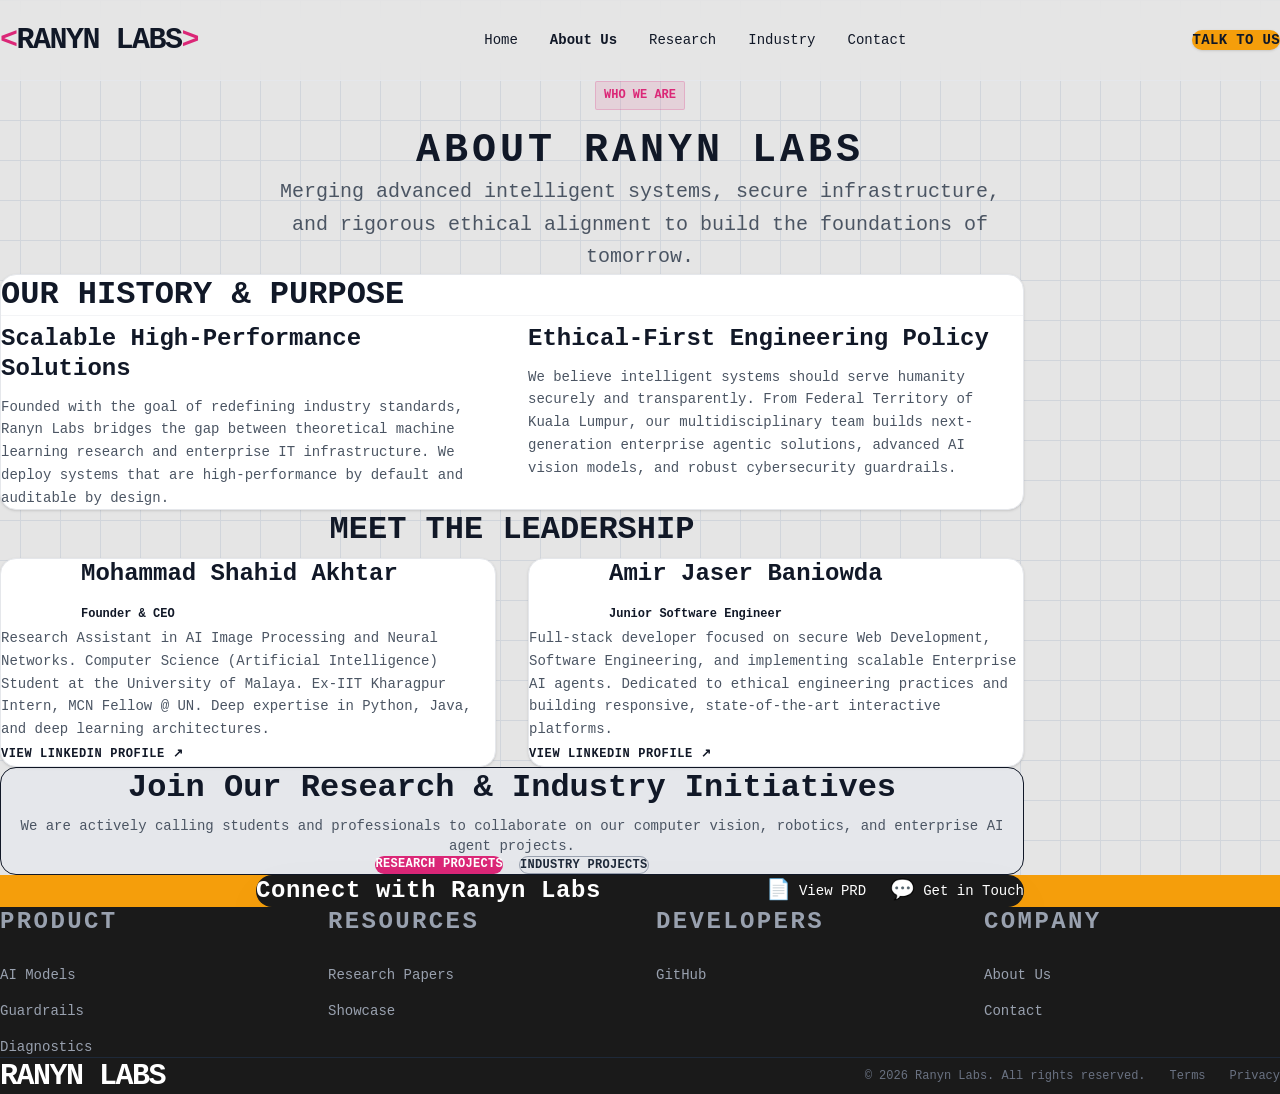
==== v1/about.html @ 12d4d338 "feat(web): create about.html page with company history, leadership, and LinkedIn profiles" ====
<!DOCTYPE html>
<html lang="en">
<head>
  <meta http-equiv="Content-Type" content="text/html; charset=UTF-8">
  <meta name="viewport" content="width=device-width, initial-scale=1">
  <link rel="stylesheet" href="./Expressive UI_files/b7c9dd0075b637fb.css" data-precedence="next">
  <link rel="stylesheet" href="styles.css">
  <title>About Us | Ranyn Labs</title>
  <meta name="description" content="Purpose, history, and team profiles of Ranyn Labs.">
  <link rel="icon" href="https://expressive-three.vercel.app/favicon.ico?favicon.0b3bf435.ico" sizes="256x256" type="image/x-icon">
</head>
<body class="ibm_plex_mono_74b46a95-module__ErrHDW__variable font-mono antialiased bg-surface text-text">
  <main class="min-h-screen bg-grid relative overflow-hidden">
    <!-- Navigation -->
    <nav class="border-b border-gray-200 bg-[#e5e5e5]/80 backdrop-blur-md sticky top-0 z-50">
      <div class="max-w-7xl mx-auto px-4 sm:px-6 lg:px-8 h-20 flex items-center justify-between">
        <div class="flex items-center">
          <a href="index.html" class="text-3xl font-black tracking-tighter flex items-center no-underline text-text">
            <span style="color:#db2777">&lt;</span>RANYN LABS<span style="color:#db2777">&gt;</span>
          </a>
        </div>
        <div class="hidden md:flex items-center gap-8 text-sm font-medium">
          <a href="index.html" class="hover:text-gray-600 transition-colors">Home</a>
          <a href="about.html" class="hover:text-gray-600 transition-colors text-primary font-bold">About Us</a>
          <a href="research.html" class="hover:text-gray-600 transition-colors">Research</a>
          <a href="industry.html" class="hover:text-gray-600 transition-colors">Industry</a>
          <a href="contact.html" class="hover:text-gray-600 transition-colors">Contact</a>
        </div>
        <div class="flex items-center gap-6">
          <a href="contact.html" class="bg-warning text-text text-sm font-bold tracking-wide uppercase px-6 py-3 rounded-full hover:brightness-105 transition-all shadow-sm no-underline">Talk to us</a>
        </div>
      </div>
    </nav>

    <!-- Header Section -->
    <header class="relative pt-20 pb-12 px-4 flex flex-col items-center text-center z-10">
      <span class="badge">WHO WE ARE</span>
      <h1 class="text-4xl md:text-6xl font-black tracking-widest mb-6 uppercase">ABOUT RANYN LABS</h1>
      <p class="max-w-3xl text-gray-700 text-lg md:text-xl mb-6 leading-relaxed font-medium">
        Merging advanced intelligent systems, secure infrastructure, and rigorous ethical alignment to build the foundations of tomorrow.
      </p>
    </header>

    <!-- Content Sections -->
    <div class="max-w-5xl mx-auto px-4 pb-24 relative z-10">
      
      <!-- Organization History & Purpose -->
      <section class="bg-white rounded-2xl p-8 md:p-12 border border-gray-200 shadow-sm mb-16">
        <h2 class="text-2xl md:text-3xl font-black mb-6 uppercase border-b border-gray-100 pb-4">Our History & Purpose</h2>
        <div class="grid grid-cols-1 md:grid-cols-2 gap-8">
          <div>
            <h3 class="text-lg font-bold text-primary mb-2">Scalable High-Performance Solutions</h3>
            <p class="text-gray-700 text-sm mb-4 leading-relaxed">
              Founded with the goal of redefining industry standards, Ranyn Labs bridges the gap between theoretical machine learning research and enterprise IT infrastructure. We deploy systems that are high-performance by default and auditable by design.
            </p>
          </div>
          <div>
            <h3 class="text-lg font-bold text-secondary mb-2">Ethical-First Engineering Policy</h3>
            <p class="text-gray-700 text-sm mb-4 leading-relaxed">
              We believe intelligent systems should serve humanity securely and transparently. From Federal Territory of Kuala Lumpur, our multidisciplinary team builds next-generation enterprise agentic solutions, advanced AI vision models, and robust cybersecurity guardrails.
            </p>
          </div>
        </div>
      </section>

      <!-- Team Members -->
      <section class="mb-16">
        <h2 class="text-2xl md:text-3xl font-black mb-10 uppercase text-center">Meet the Leadership</h2>
        <div class="grid grid-cols-1 md:grid-cols-2 gap-8">
          
          <!-- Mohammad Shahid Akhtar Profile Card -->
          <div class="bg-white rounded-2xl p-8 border border-gray-200 shadow-sm hover:border-primary transition-all duration-300 flex flex-col justify-between">
            <div>
              <div class="flex items-center gap-4 mb-6">
                <div class="w-16 h-16 rounded-full bg-slate-900 flex items-center justify-center text-white font-bold text-2xl border-2 border-primary">
                  MSA
                </div>
                <div>
                  <h3 class="text-xl font-bold mb-0">Mohammad Shahid Akhtar</h3>
                  <span class="text-primary font-bold text-xs">Founder & CEO</span>
                </div>
              </div>
              <p class="text-gray-700 text-sm mb-6 leading-relaxed">
                Research Assistant in AI Image Processing and Neural Networks. Computer Science (Artificial Intelligence) Student at the University of Malaya. Ex-IIT Kharagpur Intern, MCN Fellow @ UN. Deep expertise in Python, Java, and deep learning architectures.
              </p>
            </div>
            <div>
              <a href="https://www.linkedin.com/in/mohammadshahidakhtar/" target="_blank" class="inline-flex items-center gap-2 text-xs font-bold uppercase tracking-wider text-secondary hover:text-primary transition-colors no-underline">
                <span>View LinkedIn Profile</span> ↗
              </a>
            </div>
          </div>

          <!-- Amir Jaser Baniowda Profile Card -->
          <div class="bg-white rounded-2xl p-8 border border-gray-200 shadow-sm hover:border-secondary transition-all duration-300 flex flex-col justify-between">
            <div>
              <div class="flex items-center gap-4 mb-6">
                <div class="w-16 h-16 rounded-full bg-slate-900 flex items-center justify-center text-white font-bold text-2xl border-2 border-secondary">
                  AJB
                </div>
                <div>
                  <h3 class="text-xl font-bold mb-0">Amir Jaser Baniowda</h3>
                  <span class="text-secondary font-bold text-xs">Junior Software Engineer</span>
                </div>
              </div>
              <p class="text-gray-700 text-sm mb-6 leading-relaxed">
                Full-stack developer focused on secure Web Development, Software Engineering, and implementing scalable Enterprise AI agents. Dedicated to ethical engineering practices and building responsive, state-of-the-art interactive platforms.
              </p>
            </div>
            <div>
              <a href="https://www.linkedin.com/in/amir-baniowda/" target="_blank" class="inline-flex items-center gap-2 text-xs font-bold uppercase tracking-wider text-secondary hover:text-primary transition-colors no-underline">
                <span>View LinkedIn Profile</span> ↗
              </a>
            </div>
          </div>

        </div>
      </section>

      <!-- Calls to Action -->
      <section class="bg-[#e5e7eb] rounded-2xl p-8 border border-gray-300 text-center">
        <h2 class="text-xl font-bold mb-4">Join Our Research & Industry Initiatives</h2>
        <p class="text-gray-600 text-sm max-w-2xl mx-auto mb-6">
          We are actively calling students and professionals to collaborate on our computer vision, robotics, and enterprise AI agent projects.
        </p>
        <div class="flex flex-col sm:flex-row gap-4 justify-center">
          <a href="research.html" class="bg-primary text-white text-xs font-bold tracking-wide uppercase px-6 py-3 rounded-full hover:brightness-105 transition-all text-center no-underline">Research Projects</a>
          <a href="industry.html" class="bg-transparent border border-gray-400 text-gray-800 text-xs font-bold tracking-wide uppercase px-6 py-3 rounded-full hover:bg-gray-200 transition-all text-center no-underline">Industry Projects</a>
        </div>
      </section>

    </div>

    <!-- Contact & Banner -->
    <div class="bg-warning w-full py-16 px-4 relative z-20 flex justify-center mt-12">
      <div class="bg-[#1a1a1a] text-white rounded-full px-8 py-6 w-full max-w-3xl flex flex-col sm:flex-row items-center justify-between shadow-2xl transform hover:scale-[1.02] transition-transform duration-300 cursor-pointer">
        <div class="text-2xl font-bold tracking-wide mb-4 sm:mb-0">Connect with Ranyn Labs</div>
        <div class="flex gap-6 text-sm font-medium">
          <a href="about.html" class="flex items-center gap-2 hover:text-warning transition-colors no-underline text-white"><span class="text-xl">📄</span> View PRD</a>
          <a href="contact.html" class="flex items-center gap-2 hover:text-warning transition-colors no-underline text-white"><span class="text-xl">💬</span> Get in Touch</a>
        </div>
      </div>
    </div>

    <!-- Footer -->
    <footer class="bg-[#1a1a1a] text-white pt-20 pb-12 px-4 relative z-20">
      <div class="max-w-7xl mx-auto grid grid-cols-2 md:grid-cols-4 gap-12 mb-16">
        <div class="flex flex-col gap-4">
          <h3 class="font-bold text-gray-400 uppercase tracking-widest text-xs mb-2">Product</h3>
          <a href="industry.html" class="text-sm hover:text-warning transition-colors no-underline text-gray-400">AI Models</a>
          <a href="research.html" class="text-sm hover:text-warning transition-colors no-underline text-gray-400">Guardrails</a>
          <a href="index.html#console" class="text-sm hover:text-warning transition-colors no-underline text-gray-400">Diagnostics</a>
        </div>
        <div class="flex flex-col gap-4">
          <h3 class="font-bold text-gray-400 uppercase tracking-widest text-xs mb-2">Resources</h3>
          <a href="research.html" class="text-sm hover:text-warning transition-colors no-underline text-gray-400">Research Papers</a>
          <a href="about.html" class="text-sm hover:text-warning transition-colors no-underline text-gray-400">Showcase</a>
        </div>
        <div class="flex flex-col gap-4">
          <h3 class="font-bold text-gray-400 uppercase tracking-widest text-xs mb-2">Developers</h3>
          <a href="https://github.com/amirbaniowda" target="_blank" class="text-sm hover:text-warning transition-colors no-underline text-gray-400">GitHub</a>
        </div>
        <div class="flex flex-col gap-4">
          <h3 class="font-bold text-gray-400 uppercase tracking-widest text-xs mb-2">Company</h3>
          <a href="about.html" class="text-sm hover:text-warning transition-colors no-underline text-gray-400">About Us</a>
          <a href="contact.html" class="text-sm hover:text-warning transition-colors no-underline text-gray-400">Contact</a>
        </div>
      </div>
      <div class="max-w-7xl mx-auto border-t border-gray-800 pt-8 flex flex-col md:flex-row items-center justify-between gap-4">
        <div class="text-3xl font-black tracking-tighter text-white">RANYN LABS</div>
        <div class="text-xs text-gray-500 flex gap-6">
          <span>© 2026 Ranyn Labs. All rights reserved.</span>
          <a href="#" class="hover:text-white transition-colors">Terms</a>
          <a href="#" class="hover:text-white transition-colors">Privacy</a>
        </div>
      </div>
    </footer>
  </main>
</body>
</html>
---- v1/Expressive UI_files/b7c9dd0075b637fb.css ----
@font-face{font-family:IBM Plex Mono;font-style:normal;font-weight:100;font-display:swap;src:url(../media/fc87de4928cc628d-s.a5e82aed.woff2)format("woff2");unicode-range:U+460-52F,U+1C80-1C8A,U+20B4,U+2DE0-2DFF,U+A640-A69F,U+FE2E-FE2F}@font-face{font-family:IBM Plex Mono;font-style:normal;font-weight:100;font-display:swap;src:url(../media/1e07437a88b073c5-s.6a2fef36.woff2)format("woff2");unicode-range:U+301,U+400-45F,U+490-491,U+4B0-4B1,U+2116}@font-face{font-family:IBM Plex Mono;font-style:normal;font-weight:100;font-display:swap;src:url(../media/4b35968ce90991a1-s.44683502.woff2)format("woff2");unicode-range:U+102-103,U+110-111,U+128-129,U+168-169,U+1A0-1A1,U+1AF-1B0,U+300-301,U+303-304,U+308-309,U+323,U+329,U+1EA0-1EF9,U+20AB}@font-face{font-family:IBM Plex Mono;font-style:normal;font-weight:100;font-display:swap;src:url(../media/c8f1a0808e7fc841-s.0fe68833.woff2)format("woff2");unicode-range:U+100-2BA,U+2BD-2C5,U+2C7-2CC,U+2CE-2D7,U+2DD-2FF,U+304,U+308,U+329,U+1D00-1DBF,U+1E00-1E9F,U+1EF2-1EFF,U+2020,U+20A0-20AB,U+20AD-20C0,U+2113,U+2C60-2C7F,U+A720-A7FF}@font-face{font-family:IBM Plex Mono;font-style:normal;font-weight:100;font-display:swap;src:url(../media/5849aa7d99f8e15e-s.p.ea0ea436.woff2)format("woff2");unicode-range:U+??,U+131,U+152-153,U+2BB-2BC,U+2C6,U+2DA,U+2DC,U+304,U+308,U+329,U+2000-206F,U+20AC,U+2122,U+2191,U+2193,U+2212,U+2215,U+FEFF,U+FFFD}@font-face{font-family:IBM Plex Mono;font-style:normal;font-weight:200;font-display:swap;src:url(../media/deccea6fb422563a-s.2f8ad893.woff2)format("woff2");unicode-range:U+460-52F,U+1C80-1C8A,U+20B4,U+2DE0-2DFF,U+A640-A69F,U+FE2E-FE2F}@font-face{font-family:IBM Plex Mono;font-style:normal;font-weight:200;font-display:swap;src:url(../media/75d4c1b953556fa7-s.c357b2e0.woff2)format("woff2");unicode-range:U+301,U+400-45F,U+490-491,U+4B0-4B1,U+2116}@font-face{font-family:IBM Plex Mono;font-style:normal;font-weight:200;font-display:swap;src:url(../media/432bb1bd21ffa181-s.9f57a641.woff2)format("woff2");unicode-range:U+102-103,U+110-111,U+128-129,U+168-169,U+1A0-1A1,U+1AF-1B0,U+300-301,U+303-304,U+308-309,U+323,U+329,U+1EA0-1EF9,U+20AB}@font-face{font-family:IBM Plex Mono;font-style:normal;font-weight:200;font-display:swap;src:url(../media/5dd55997becc807a-s.cba5fba0.woff2)format("woff2");unicode-range:U+100-2BA,U+2BD-2C5,U+2C7-2CC,U+2CE-2D7,U+2DD-2FF,U+304,U+308,U+329,U+1D00-1DBF,U+1E00-1E9F,U+1EF2-1EFF,U+2020,U+20A0-20AB,U+20AD-20C0,U+2113,U+2C60-2C7F,U+A720-A7FF}@font-face{font-family:IBM Plex Mono;font-style:normal;font-weight:200;font-display:swap;src:url(../media/f0b856f7f1c4bda0-s.p.0a1731ba.woff2)format("woff2");unicode-range:U+??,U+131,U+152-153,U+2BB-2BC,U+2C6,U+2DA,U+2DC,U+304,U+308,U+329,U+2000-206F,U+20AC,U+2122,U+2191,U+2193,U+2212,U+2215,U+FEFF,U+FFFD}@font-face{font-family:IBM Plex Mono;font-style:normal;font-weight:300;font-display:swap;src:url(../media/43fa41482cbf5ee5-s.7a659e27.woff2)format("woff2");unicode-range:U+460-52F,U+1C80-1C8A,U+20B4,U+2DE0-2DFF,U+A640-A69F,U+FE2E-FE2F}@font-face{font-family:IBM Plex Mono;font-style:normal;font-weight:300;font-display:swap;src:url(../media/51430d34a2dfca2f-s.aee671cc.woff2)format("woff2");unicode-range:U+301,U+400-45F,U+490-491,U+4B0-4B1,U+2116}@font-face{font-family:IBM Plex Mono;font-style:normal;font-weight:300;font-display:swap;src:url(../media/3b8d31b6d618cd27-s.e6e3ddd0.woff2)format("woff2");unicode-range:U+102-103,U+110-111,U+128-129,U+168-169,U+1A0-1A1,U+1AF-1B0,U+300-301,U+303-304,U+308-309,U+323,U+329,U+1EA0-1EF9,U+20AB}@font-face{font-family:IBM Plex Mono;font-style:normal;font-weight:300;font-display:swap;src:url(../media/7a2e4ff4560f5ac3-s.ffa2c9dc.woff2)format("woff2");unicode-range:U+100-2BA,U+2BD-2C5,U+2C7-2CC,U+2CE-2D7,U+2DD-2FF,U+304,U+308,U+329,U+1D00-1DBF,U+1E00-1E9F,U+1EF2-1EFF,U+2020,U+20A0-20AB,U+20AD-20C0,U+2113,U+2C60-2C7F,U+A720-A7FF}@font-face{font-family:IBM Plex Mono;font-style:normal;font-weight:300;font-display:swap;src:url(../media/e9d5b069f63ab620-s.p.c6182c6b.woff2)format("woff2");unicode-range:U+??,U+131,U+152-153,U+2BB-2BC,U+2C6,U+2DA,U+2DC,U+304,U+308,U+329,U+2000-206F,U+20AC,U+2122,U+2191,U+2193,U+2212,U+2215,U+FEFF,U+FFFD}@font-face{font-family:IBM Plex Mono;font-style:normal;font-weight:400;font-display:swap;src:url(../media/e390973e931a41c5-s.a82ecf4e.woff2)format("woff2");unicode-range:U+460-52F,U+1C80-1C8A,U+20B4,U+2DE0-2DFF,U+A640-A69F,U+FE2E-FE2F}@font-face{font-family:IBM Plex Mono;font-style:normal;font-weight:400;font-display:swap;src:url(../media/59b15b4bcd7b1eb5-s.afa48be3.woff2)format("woff2");unicode-range:U+301,U+400-45F,U+490-491,U+4B0-4B1,U+2116}@font-face{font-family:IBM Plex Mono;font-style:normal;font-weight:400;font-display:swap;src:url(../media/e532fa1b9921e1cd-s.764b43eb.woff2)format("woff2");unicode-range:U+102-103,U+110-111,U+128-129,U+168-169,U+1A0-1A1,U+1AF-1B0,U+300-301,U+303-304,U+308-309,U+323,U+329,U+1EA0-1EF9,U+20AB}@font-face{font-family:IBM Plex Mono;font-style:normal;font-weight:400;font-display:swap;src:url(../media/2fe89d53234c61d4-s.cb53f04b.woff2)format("woff2");unicode-range:U+100-2BA,U+2BD-2C5,U+2C7-2CC,U+2CE-2D7,U+2DD-2FF,U+304,U+308,U+329,U+1D00-1DBF,U+1E00-1E9F,U+1EF2-1EFF,U+2020,U+20A0-20AB,U+20AD-20C0,U+2113,U+2C60-2C7F,U+A720-A7FF}@font-face{font-family:IBM Plex Mono;font-style:normal;font-weight:400;font-display:swap;src:url(../media/99e609270109b47d-s.p.64b9304e.woff2)format("woff2");unicode-range:U+??,U+131,U+152-153,U+2BB-2BC,U+2C6,U+2DA,U+2DC,U+304,U+308,U+329,U+2000-206F,U+20AC,U+2122,U+2191,U+2193,U+2212,U+2215,U+FEFF,U+FFFD}@font-face{font-family:IBM Plex Mono;font-style:normal;font-weight:500;font-display:swap;src:url(../media/5e05ae5b48faa55e-s.6b5ea6af.woff2)format("woff2");unicode-range:U+460-52F,U+1C80-1C8A,U+20B4,U+2DE0-2DFF,U+A640-A69F,U+FE2E-FE2F}@font-face{font-family:IBM Plex Mono;font-style:normal;font-weight:500;font-display:swap;src:url(../media/a7afbb44bec2bb18-s.1dcddae6.woff2)format("woff2");unicode-range:U+301,U+400-45F,U+490-491,U+4B0-4B1,U+2116}@font-face{font-family:IBM Plex Mono;font-style:normal;font-weight:500;font-display:swap;src:url(../media/02263ebadd758ea4-s.8da66e7f.woff2)format("woff2");unicode-range:U+102-103,U+110-111,U+128-129,U+168-169,U+1A0-1A1,U+1AF-1B0,U+300-301,U+303-304,U+308-309,U+323,U+329,U+1EA0-1EF9,U+20AB}@font-face{font-family:IBM Plex Mono;font-style:normal;font-weight:500;font-display:swap;src:url(../media/68757d6cddeff913-s.e6cd1753.woff2)format("woff2");unicode-range:U+100-2BA,U+2BD-2C5,U+2C7-2CC,U+2CE-2D7,U+2DD-2FF,U+304,U+308,U+329,U+1D00-1DBF,U+1E00-1E9F,U+1EF2-1EFF,U+2020,U+20A0-20AB,U+20AD-20C0,U+2113,U+2C60-2C7F,U+A720-A7FF}@font-face{font-family:IBM Plex Mono;font-style:normal;font-weight:500;font-display:swap;src:url(../media/effe91970fc4db64-s.p.19510058.woff2)format("woff2");unicode-range:U+??,U+131,U+152-153,U+2BB-2BC,U+2C6,U+2DA,U+2DC,U+304,U+308,U+329,U+2000-206F,U+20AC,U+2122,U+2191,U+2193,U+2212,U+2215,U+FEFF,U+FFFD}@font-face{font-family:IBM Plex Mono;font-style:normal;font-weight:600;font-display:swap;src:url(../media/6ff74e33ebd7bca3-s.140490a3.woff2)format("woff2");unicode-range:U+460-52F,U+1C80-1C8A,U+20B4,U+2DE0-2DFF,U+A640-A69F,U+FE2E-FE2F}@font-face{font-family:IBM Plex Mono;font-style:normal;font-weight:600;font-display:swap;src:url(../media/1a69062cfe6f77f8-s.b36ae37c.woff2)format("woff2");unicode-range:U+301,U+400-45F,U+490-491,U+4B0-4B1,U+2116}@font-face{font-family:IBM Plex Mono;font-style:normal;font-weight:600;font-display:swap;src:url(../media/9a4838fcda0d1bca-s.bf5f8a12.woff2)format("woff2");unicode-range:U+102-103,U+110-111,U+128-129,U+168-169,U+1A0-1A1,U+1AF-1B0,U+300-301,U+303-304,U+308-309,U+323,U+329,U+1EA0-1EF9,U+20AB}@font-face{font-family:IBM Plex Mono;font-style:normal;font-weight:600;font-display:swap;src:url(../media/2e95a7d252b9825a-s.10086973.woff2)format("woff2");unicode-range:U+100-2BA,U+2BD-2C5,U+2C7-2CC,U+2CE-2D7,U+2DD-2FF,U+304,U+308,U+329,U+1D00-1DBF,U+1E00-1E9F,U+1EF2-1EFF,U+2020,U+20A0-20AB,U+20AD-20C0,U+2113,U+2C60-2C7F,U+A720-A7FF}@font-face{font-family:IBM Plex Mono;font-style:normal;font-weight:600;font-display:swap;src:url(../media/23b7a97ae3b5c134-s.p.2902b61f.woff2)format("woff2");unicode-range:U+??,U+131,U+152-153,U+2BB-2BC,U+2C6,U+2DA,U+2DC,U+304,U+308,U+329,U+2000-206F,U+20AC,U+2122,U+2191,U+2193,U+2212,U+2215,U+FEFF,U+FFFD}@font-face{font-family:IBM Plex Mono;font-style:normal;font-weight:700;font-display:swap;src:url(../media/f53f4557ddd9f7a6-s.cc1c4de3.woff2)format("woff2");unicode-range:U+460-52F,U+1C80-1C8A,U+20B4,U+2DE0-2DFF,U+A640-A69F,U+FE2E-FE2F}@font-face{font-family:IBM Plex Mono;font-style:normal;font-weight:700;font-display:swap;src:url(../media/5256dd17dd2ccf14-s.dad649ff.woff2)format("woff2");unicode-range:U+301,U+400-45F,U+490-491,U+4B0-4B1,U+2116}@font-face{font-family:IBM Plex Mono;font-style:normal;font-weight:700;font-display:swap;src:url(../media/fe48c93add1d142c-s.5dae4d58.woff2)format("woff2");unicode-range:U+102-103,U+110-111,U+128-129,U+168-169,U+1A0-1A1,U+1AF-1B0,U+300-301,U+303-304,U+308-309,U+323,U+329,U+1EA0-1EF9,U+20AB}@font-face{font-family:IBM Plex Mono;font-style:normal;font-weight:700;font-display:swap;src:url(../media/5689d89b20a4bd5b-s.4a78f533.woff2)format("woff2");unicode-range:U+100-2BA,U+2BD-2C5,U+2C7-2CC,U+2CE-2D7,U+2DD-2FF,U+304,U+308,U+329,U+1D00-1DBF,U+1E00-1E9F,U+1EF2-1EFF,U+2020,U+20A0-20AB,U+20AD-20C0,U+2113,U+2C60-2C7F,U+A720-A7FF}@font-face{font-family:IBM Plex Mono;font-style:normal;font-weight:700;font-display:swap;src:url(../media/a7e15459c1805da0-s.p.ec654d65.woff2)format("woff2");unicode-range:U+??,U+131,U+152-153,U+2BB-2BC,U+2C6,U+2DA,U+2DC,U+304,U+308,U+329,U+2000-206F,U+20AC,U+2122,U+2191,U+2193,U+2212,U+2215,U+FEFF,U+FFFD}@font-face{font-family:IBM Plex Mono Fallback;src:local(Arial);ascent-override:76.16%;descent-override:20.43%;line-gap-override:0.0%;size-adjust:134.59%}.ibm_plex_mono_74b46a95-module__ErrHDW__className{font-family:IBM Plex Mono,IBM Plex Mono Fallback;font-style:normal}.ibm_plex_mono_74b46a95-module__ErrHDW__variable{--font-ibm-plex-mono:"IBM Plex Mono","IBM Plex Mono Fallback"}
@layer properties{@supports (((-webkit-hyphens:none)) and (not (margin-trim:inline))) or ((-moz-orient:inline) and (not (color:rgb(from red r g b)))){*,:before,:after,::backdrop{--tw-translate-x:0;--tw-translate-y:0;--tw-translate-z:0;--tw-rotate-x:initial;--tw-rotate-y:initial;--tw-rotate-z:initial;--tw-skew-x:initial;--tw-skew-y:initial;--tw-space-y-reverse:0;--tw-divide-y-reverse:0;--tw-border-style:solid;--tw-leading:initial;--tw-font-weight:initial;--tw-tracking:initial;--tw-shadow:0 0 #0000;--tw-shadow-color:initial;--tw-shadow-alpha:100%;--tw-inset-shadow:0 0 #0000;--tw-inset-shadow-color:initial;--tw-inset-shadow-alpha:100%;--tw-ring-color:initial;--tw-ring-shadow:0 0 #0000;--tw-inset-ring-color:initial;--tw-inset-ring-shadow:0 0 #0000;--tw-ring-inset:initial;--tw-ring-offset-width:0px;--tw-ring-offset-color:#fff;--tw-ring-offset-shadow:0 0 #0000;--tw-backdrop-blur:initial;--tw-backdrop-brightness:initial;--tw-backdrop-contrast:initial;--tw-backdrop-grayscale:initial;--tw-backdrop-hue-rotate:initial;--tw-backdrop-invert:initial;--tw-backdrop-opacity:initial;--tw-backdrop-saturate:initial;--tw-backdrop-sepia:initial;--tw-duration:initial;--tw-blur:initial;--tw-brightness:initial;--tw-contrast:initial;--tw-grayscale:initial;--tw-hue-rotate:initial;--tw-invert:initial;--tw-opacity:initial;--tw-saturate:initial;--tw-sepia:initial;--tw-drop-shadow:initial;--tw-drop-shadow-color:initial;--tw-drop-shadow-alpha:100%;--tw-drop-shadow-size:initial;--tw-divide-x-reverse:0}}}@layer theme{:root,:host{--font-sans:ui-sans-serif,system-ui,sans-serif,"Apple Color Emoji","Segoe UI Emoji","Segoe UI Symbol","Noto Color Emoji";--color-gray-100:#f3f4f6;--color-gray-200:#e5e7eb;--color-gray-400:#99a1af;--color-gray-500:#6a7282;--color-gray-600:#4a5565;--color-gray-700:#364153;--color-gray-800:#1e2939;--color-black:#000;--color-white:#fff;--spacing:.25rem;--container-md:28rem;--container-3xl:48rem;--container-5xl:64rem;--container-7xl:80rem;--text-xs:.75rem;--text-xs--line-height:calc(1/.75);--text-sm:.875rem;--text-sm--line-height:calc(1.25/.875);--text-lg:1.125rem;--text-lg--line-height:calc(1.75/1.125);--text-xl:1.25rem;--text-xl--line-height:calc(1.75/1.25);--text-2xl:1.5rem;--text-2xl--line-height:calc(2/1.5);--text-3xl:1.875rem;--text-3xl--line-height:calc(2.25/1.875);--text-4xl:2.25rem;--text-4xl--line-height:calc(2.5/2.25);--text-5xl:3rem;--text-5xl--line-height:1;--text-7xl:4.5rem;--text-7xl--line-height:1;--font-weight-medium:500;--font-weight-bold:700;--font-weight-black:900;--tracking-tighter:-.05em;--tracking-tight:-.025em;--tracking-wide:.025em;--tracking-wider:.05em;--tracking-widest:.1em;--leading-tight:1.25;--leading-relaxed:1.625;--radius-lg:.5rem;--radius-xl:.75rem;--radius-2xl:1rem;--blur-md:12px;--default-transition-duration:.15s;--default-transition-timing-function:cubic-bezier(.4,0,.2,1);--default-font-family:var(--font-sans);--default-mono-font-family:var(--font-ibm-plex-mono),ui-monospace,SFMono-Regular,Menlo,Monaco,Consolas,"Liberation Mono","Courier New",monospace}@supports (color:lab(0% 0 0)){:root,:host{--color-gray-100:lab(96.1596% -.0823438 -1.13575);--color-gray-200:lab(91.6229% -.159115 -2.26791);--color-gray-400:lab(65.9269% -.832707 -8.17473);--color-gray-500:lab(47.7841% -.393182 -10.0268);--color-gray-600:lab(35.6337% -1.58697 -10.8425);--color-gray-700:lab(27.1134% -.956401 -12.3224);--color-gray-800:lab(16.1051% -1.18239 -11.7533)}}}@layer base{*,:after,:before,::backdrop{box-sizing:border-box;border:0 solid;margin:0;padding:0}::file-selector-button{box-sizing:border-box;border:0 solid;margin:0;padding:0}html,:host{-webkit-text-size-adjust:100%;tab-size:4;line-height:1.5;font-family:var(--default-font-family,ui-sans-serif,system-ui,sans-serif,"Apple Color Emoji","Segoe UI Emoji","Segoe UI Symbol","Noto Color Emoji");font-feature-settings:var(--default-font-feature-settings,normal);font-variation-settings:var(--default-font-variation-settings,normal);-webkit-tap-highlight-color:transparent}hr{height:0;color:inherit;border-top-width:1px}abbr:where([title]){-webkit-text-decoration:underline dotted;text-decoration:underline dotted}h1,h2,h3,h4,h5,h6{font-size:inherit;font-weight:inherit}a{color:inherit;-webkit-text-decoration:inherit;-webkit-text-decoration:inherit;-webkit-text-decoration:inherit;-webkit-text-decoration:inherit;text-decoration:inherit}b,strong{font-weight:bolder}code,kbd,samp,pre{font-family:var(--default-mono-font-family,ui-monospace,SFMono-Regular,Menlo,Monaco,Consolas,"Liberation Mono","Courier New",monospace);font-feature-settings:var(--default-mono-font-feature-settings,normal);font-variation-settings:var(--default-mono-font-variation-settings,normal);font-size:1em}small{font-size:80%}sub,sup{vertical-align:baseline;font-size:75%;line-height:0;position:relative}sub{bottom:-.25em}sup{top:-.5em}table{text-indent:0;border-color:inherit;border-collapse:collapse}:-moz-focusring{outline:auto}progress{vertical-align:baseline}summary{display:list-item}ol,ul,menu{list-style:none}img,svg,video,canvas,audio,iframe,embed,object{vertical-align:middle;display:block}img,video{max-width:100%;height:auto}button,input,select,optgroup,textarea{font:inherit;font-feature-settings:inherit;font-variation-settings:inherit;letter-spacing:inherit;color:inherit;opacity:1;background-color:#0000;border-radius:0}::file-selector-button{font:inherit;font-feature-settings:inherit;font-variation-settings:inherit;letter-spacing:inherit;color:inherit;opacity:1;background-color:#0000;border-radius:0}:where(select:is([multiple],[size])) optgroup{font-weight:bolder}:where(select:is([multiple],[size])) optgroup option{padding-inline-start:20px}::file-selector-button{margin-inline-end:4px}::placeholder{opacity:1}@supports (not ((-webkit-appearance:-apple-pay-button))) or (contain-intrinsic-size:1px){::placeholder{color:currentColor}@supports (color:color-mix(in lab, red, red)){::placeholder{color:color-mix(in oklab,currentcolor 50%,transparent)}}}textarea{resize:vertical}::-webkit-search-decoration{-webkit-appearance:none}::-webkit-date-and-time-value{min-height:1lh;text-align:inherit}::-webkit-datetime-edit{display:inline-flex}::-webkit-datetime-edit-fields-wrapper{padding:0}::-webkit-datetime-edit{padding-block:0}::-webkit-datetime-edit-year-field{padding-block:0}::-webkit-datetime-edit-month-field{padding-block:0}::-webkit-datetime-edit-day-field{padding-block:0}::-webkit-datetime-edit-hour-field{padding-block:0}::-webkit-datetime-edit-minute-field{padding-block:0}::-webkit-datetime-edit-second-field{padding-block:0}::-webkit-datetime-edit-millisecond-field{padding-block:0}::-webkit-datetime-edit-meridiem-field{padding-block:0}::-webkit-calendar-picker-indicator{line-height:1}:-moz-ui-invalid{box-shadow:none}button,input:where([type=button],[type=reset],[type=submit]){appearance:button}::file-selector-button{appearance:button}::-webkit-inner-spin-button{height:auto}::-webkit-outer-spin-button{height:auto}[hidden]:where(:not([hidden=until-found])){display:none!important}}@layer components;@layer utilities{.visible{visibility:visible}.absolute{position:absolute}.relative{position:relative}.sticky{position:sticky}.start{inset-inline-start:var(--spacing)}.top-0{top:calc(var(--spacing)*0)}.top-1\/2{top:50%}.top-\[-12px\]{top:-12px}.top-\[20\%\]{top:20%}.right-0{right:calc(var(--spacing)*0)}.right-\[-6px\]{right:-6px}.bottom-\[-20px\]{bottom:-20px}.left-0{left:calc(var(--spacing)*0)}.left-1\/2{left:50%}.left-\[-6px\]{left:-6px}.left-\[-64px\]{left:-64px}.z-10{z-index:10}.z-20{z-index:20}.z-50{z-index:50}.mx-auto{margin-inline:auto}.mt-6{margin-top:calc(var(--spacing)*6)}.mt-12{margin-top:calc(var(--spacing)*12)}.mt-24{margin-top:calc(var(--spacing)*24)}.mb-2{margin-bottom:calc(var(--spacing)*2)}.mb-4{margin-bottom:calc(var(--spacing)*4)}.mb-6{margin-bottom:calc(var(--spacing)*6)}.mb-8{margin-bottom:calc(var(--spacing)*8)}.mb-10{margin-bottom:calc(var(--spacing)*10)}.mb-12{margin-bottom:calc(var(--spacing)*12)}.mb-16{margin-bottom:calc(var(--spacing)*16)}.mb-24{margin-bottom:calc(var(--spacing)*24)}.ml-1{margin-left:calc(var(--spacing)*1)}.flex{display:flex}.grid{display:grid}.hidden{display:none}.h-2{height:calc(var(--spacing)*2)}.h-5{height:calc(var(--spacing)*5)}.h-8{height:calc(var(--spacing)*8)}.h-20{height:calc(var(--spacing)*20)}.h-24{height:calc(var(--spacing)*24)}.h-\[90\%\]{height:90%}.h-full{height:100%}.min-h-screen{min-height:100vh}.w-2{width:calc(var(--spacing)*2)}.w-5{width:calc(var(--spacing)*5)}.w-8{width:calc(var(--spacing)*8)}.w-16{width:calc(var(--spacing)*16)}.w-full{width:100%}.max-w-3xl{max-width:var(--container-3xl)}.max-w-5xl{max-width:var(--container-5xl)}.max-w-7xl{max-width:var(--container-7xl)}.max-w-\[200px\]{max-width:200px}.max-w-md{max-width:var(--container-md)}.flex-1{flex:1}.-translate-x-1\/2{--tw-translate-x:calc(calc(1/2*100%)*-1);translate:var(--tw-translate-x)var(--tw-translate-y)}.-translate-y-1\/2{--tw-translate-y:calc(calc(1/2*100%)*-1);translate:var(--tw-translate-x)var(--tw-translate-y)}.transform{transform:var(--tw-rotate-x,)var(--tw-rotate-y,)var(--tw-rotate-z,)var(--tw-skew-x,)var(--tw-skew-y,)}.cursor-pointer{cursor:pointer}.grid-cols-1{grid-template-columns:repeat(1,minmax(0,1fr))}.grid-cols-2{grid-template-columns:repeat(2,minmax(0,1fr))}.flex-col{flex-direction:column}.flex-wrap{flex-wrap:wrap}.items-center{align-items:center}.justify-between{justify-content:space-between}.justify-center{justify-content:center}.justify-end{justify-content:flex-end}.justify-start{justify-content:flex-start}.gap-1{gap:calc(var(--spacing)*1)}.gap-2{gap:calc(var(--spacing)*2)}.gap-4{gap:calc(var(--spacing)*4)}.gap-6{gap:calc(var(--spacing)*6)}.gap-8{gap:calc(var(--spacing)*8)}.gap-12{gap:calc(var(--spacing)*12)}.gap-16{gap:calc(var(--spacing)*16)}:where(.space-y-3>:not(:last-child)){--tw-space-y-reverse:0;margin-block-start:calc(calc(var(--spacing)*3)*var(--tw-space-y-reverse));margin-block-end:calc(calc(var(--spacing)*3)*calc(1 - var(--tw-space-y-reverse)))}:where(.divide-y>:not(:last-child)){--tw-divide-y-reverse:0;border-bottom-style:var(--tw-border-style);border-top-style:var(--tw-border-style);border-top-width:calc(1px*var(--tw-divide-y-reverse));border-bottom-width:calc(1px*calc(1 - var(--tw-divide-y-reverse)))}:where(.divide-gray-200>:not(:last-child)){border-color:var(--color-gray-200)}.overflow-hidden{overflow:hidden}.rounded{border-radius:.25rem}.rounded-2xl{border-radius:var(--radius-2xl)}.rounded-\[2rem\]{border-radius:2rem}.rounded-full{border-radius:3.40282e38px}.rounded-lg{border-radius:var(--radius-lg)}.rounded-xl{border-radius:var(--radius-xl)}.border{border-style:var(--tw-border-style);border-width:1px}.border-t{border-top-style:var(--tw-border-style);border-top-width:1px}.border-b{border-bottom-style:var(--tw-border-style);border-bottom-width:1px}.border-l{border-left-style:var(--tw-border-style);border-left-width:1px}.border-gray-100{border-color:var(--color-gray-100)}.border-gray-200{border-color:var(--color-gray-200)}.border-gray-400{border-color:var(--color-gray-400)}.border-gray-800{border-color:var(--color-gray-800)}.bg-\[\#1a1a1a\]{background-color:#1a1a1a}.bg-\[\#333\]{background-color:#333}.bg-\[\#e5e5e5\]\/80{background-color:#e5e5e5cc;background-color:lab(90.9411% 0 0/.8)}.bg-\[\#e5e7eb\]{background-color:#e5e7eb}.bg-\[\#f8f9fa\]{background-color:#f8f9fa}.bg-\[\#ff5500\]{background-color:#f50}.bg-black{background-color:var(--color-black)}.bg-gray-100{background-color:var(--color-gray-100)}.bg-gray-400{background-color:var(--color-gray-400)}.bg-primary{background-color:var(--primary)}.bg-success{background-color:var(--success)}.bg-surface{background-color:var(--surface)}.bg-transparent{background-color:#0000}.bg-warning{background-color:var(--warning)}.bg-white{background-color:var(--color-white)}.p-2{padding:calc(var(--spacing)*2)}.p-4{padding:calc(var(--spacing)*4)}.p-6{padding:calc(var(--spacing)*6)}.p-8{padding:calc(var(--spacing)*8)}.p-12{padding:calc(var(--spacing)*12)}.px-4{padding-inline:calc(var(--spacing)*4)}.px-6{padding-inline:calc(var(--spacing)*6)}.px-8{padding-inline:calc(var(--spacing)*8)}.py-2{padding-block:calc(var(--spacing)*2)}.py-3{padding-block:calc(var(--spacing)*3)}.py-4{padding-block:calc(var(--spacing)*4)}.py-6{padding-block:calc(var(--spacing)*6)}.py-16{padding-block:calc(var(--spacing)*16)}.pt-8{padding-top:calc(var(--spacing)*8)}.pt-12{padding-top:calc(var(--spacing)*12)}.pt-20{padding-top:calc(var(--spacing)*20)}.pt-24{padding-top:calc(var(--spacing)*24)}.pr-8{padding-right:calc(var(--spacing)*8)}.pb-12{padding-bottom:calc(var(--spacing)*12)}.pb-16{padding-bottom:calc(var(--spacing)*16)}.pb-32{padding-bottom:calc(var(--spacing)*32)}.pl-8{padding-left:calc(var(--spacing)*8)}.text-center{text-align:center}.text-left{text-align:left}.font-mono{font-family:var(--font-ibm-plex-mono),ui-monospace,SFMono-Regular,Menlo,Monaco,Consolas,"Liberation Mono","Courier New",monospace}.text-2xl{font-size:var(--text-2xl);line-height:var(--tw-leading,var(--text-2xl--line-height))}.text-3xl{font-size:var(--text-3xl);line-height:var(--tw-leading,var(--text-3xl--line-height))}.text-4xl{font-size:var(--text-4xl);line-height:var(--tw-leading,var(--text-4xl--line-height))}.text-5xl{font-size:var(--text-5xl);line-height:var(--tw-leading,var(--text-5xl--line-height))}.text-lg{font-size:var(--text-lg);line-height:var(--tw-leading,var(--text-lg--line-height))}.text-sm{font-size:var(--text-sm);line-height:var(--tw-leading,var(--text-sm--line-height))}.text-xl{font-size:var(--text-xl);line-height:var(--tw-leading,var(--text-xl--line-height))}.text-xs{font-size:var(--text-xs);line-height:var(--tw-leading,var(--text-xs--line-height))}.text-\[10px\]{font-size:10px}.leading-relaxed{--tw-leading:var(--leading-relaxed);line-height:var(--leading-relaxed)}.leading-tight{--tw-leading:var(--leading-tight);line-height:var(--leading-tight)}.font-black{--tw-font-weight:var(--font-weight-black);font-weight:var(--font-weight-black)}.font-bold{--tw-font-weight:var(--font-weight-bold);font-weight:var(--font-weight-bold)}.font-medium{--tw-font-weight:var(--font-weight-medium);font-weight:var(--font-weight-medium)}.tracking-tight{--tw-tracking:var(--tracking-tight);letter-spacing:var(--tracking-tight)}.tracking-tighter{--tw-tracking:var(--tracking-tighter);letter-spacing:var(--tracking-tighter)}.tracking-wide{--tw-tracking:var(--tracking-wide);letter-spacing:var(--tracking-wide)}.tracking-wider{--tw-tracking:var(--tracking-wider);letter-spacing:var(--tracking-wider)}.tracking-widest{--tw-tracking:var(--tracking-widest);letter-spacing:var(--tracking-widest)}.text-\[\#ff5500\]{color:#f50}.text-danger{color:var(--danger)}.text-gray-400{color:var(--color-gray-400)}.text-gray-500{color:var(--color-gray-500)}.text-gray-600{color:var(--color-gray-600)}.text-gray-700{color:var(--color-gray-700)}.text-gray-800{color:var(--color-gray-800)}.text-success{color:var(--success)}.text-text{color:var(--text)}.text-white{color:var(--color-white)}.uppercase{text-transform:uppercase}.antialiased{-webkit-font-smoothing:antialiased;-moz-osx-font-smoothing:grayscale}.opacity-90{opacity:.9}.shadow-2xl{--tw-shadow:0 25px 50px -12px var(--tw-shadow-color,#00000040);box-shadow:var(--tw-inset-shadow),var(--tw-inset-ring-shadow),var(--tw-ring-offset-shadow),var(--tw-ring-shadow),var(--tw-shadow)}.shadow-sm{--tw-shadow:0 1px 3px 0 var(--tw-shadow-color,#0000001a),0 1px 2px -1px var(--tw-shadow-color,#0000001a);box-shadow:var(--tw-inset-shadow),var(--tw-inset-ring-shadow),var(--tw-ring-offset-shadow),var(--tw-ring-shadow),var(--tw-shadow)}.backdrop-blur-md{--tw-backdrop-blur:blur(var(--blur-md));-webkit-backdrop-filter:var(--tw-backdrop-blur,)var(--tw-backdrop-brightness,)var(--tw-backdrop-contrast,)var(--tw-backdrop-grayscale,)var(--tw-backdrop-hue-rotate,)var(--tw-backdrop-invert,)var(--tw-backdrop-opacity,)var(--tw-backdrop-saturate,)var(--tw-backdrop-sepia,);backdrop-filter:var(--tw-backdrop-blur,)var(--tw-backdrop-brightness,)var(--tw-backdrop-contrast,)var(--tw-backdrop-grayscale,)var(--tw-backdrop-hue-rotate,)var(--tw-backdrop-invert,)var(--tw-backdrop-opacity,)var(--tw-backdrop-saturate,)var(--tw-backdrop-sepia,)}.transition-all{transition-property:all;transition-timing-function:var(--tw-ease,var(--default-transition-timing-function));transition-duration:var(--tw-duration,var(--default-transition-duration))}.transition-colors{transition-property:color,background-color,border-color,outline-color,text-decoration-color,fill,stroke,--tw-gradient-from,--tw-gradient-via,--tw-gradient-to;transition-timing-function:var(--tw-ease,var(--default-transition-timing-function));transition-duration:var(--tw-duration,var(--default-transition-duration))}.transition-shadow{transition-property:box-shadow;transition-timing-function:var(--tw-ease,var(--default-transition-timing-function));transition-duration:var(--tw-duration,var(--default-transition-duration))}.transition-transform{transition-property:transform,translate,scale,rotate;transition-timing-function:var(--tw-ease,var(--default-transition-timing-function));transition-duration:var(--tw-duration,var(--default-transition-duration))}.duration-300{--tw-duration:.3s;transition-duration:.3s}@media (hover:hover){.hover\:scale-\[1\.02\]:hover{scale:1.02}.hover\:bg-gray-200:hover{background-color:var(--color-gray-200)}.hover\:text-gray-600:hover{color:var(--color-gray-600)}.hover\:text-warning:hover{color:var(--warning)}.hover\:text-white:hover{color:var(--color-white)}.hover\:shadow-md:hover{--tw-shadow:0 4px 6px -1px var(--tw-shadow-color,#0000001a),0 2px 4px -2px var(--tw-shadow-color,#0000001a);box-shadow:var(--tw-inset-shadow),var(--tw-inset-ring-shadow),var(--tw-ring-offset-shadow),var(--tw-ring-shadow),var(--tw-shadow)}.hover\:brightness-105:hover{--tw-brightness:brightness(105%);filter:var(--tw-blur,)var(--tw-brightness,)var(--tw-contrast,)var(--tw-grayscale,)var(--tw-hue-rotate,)var(--tw-invert,)var(--tw-saturate,)var(--tw-sepia,)var(--tw-drop-shadow,)}.hover\:brightness-110:hover{--tw-brightness:brightness(110%);filter:var(--tw-blur,)var(--tw-brightness,)var(--tw-contrast,)var(--tw-grayscale,)var(--tw-hue-rotate,)var(--tw-invert,)var(--tw-saturate,)var(--tw-sepia,)var(--tw-drop-shadow,)}}@media (min-width:40rem){.sm\:mb-0{margin-bottom:calc(var(--spacing)*0)}.sm\:w-auto{width:auto}.sm\:flex-row{flex-direction:row}.sm\:px-6{padding-inline:calc(var(--spacing)*6)}}@media (min-width:48rem){.md\:flex{display:flex}.md\:grid-cols-2{grid-template-columns:repeat(2,minmax(0,1fr))}.md\:grid-cols-4{grid-template-columns:repeat(4,minmax(0,1fr))}.md\:flex-row{flex-direction:row}.md\:flex-nowrap{flex-wrap:nowrap}:where(.md\:divide-x>:not(:last-child)){--tw-divide-x-reverse:0;border-inline-style:var(--tw-border-style);border-inline-start-width:calc(1px*var(--tw-divide-x-reverse));border-inline-end-width:calc(1px*calc(1 - var(--tw-divide-x-reverse)))}:where(.md\:divide-y-0>:not(:last-child)){--tw-divide-y-reverse:0;border-bottom-style:var(--tw-border-style);border-top-style:var(--tw-border-style);border-top-width:calc(0px*var(--tw-divide-y-reverse));border-bottom-width:calc(0px*calc(1 - var(--tw-divide-y-reverse)))}.md\:text-left{text-align:left}.md\:text-7xl{font-size:var(--text-7xl);line-height:var(--tw-leading,var(--text-7xl--line-height))}.md\:text-xl{font-size:var(--text-xl);line-height:var(--tw-leading,var(--text-xl--line-height))}}@media (min-width:64rem){.lg\:px-8{padding-inline:calc(var(--spacing)*8)}.lg\:text-\[5\.5rem\]{font-size:5.5rem}}.bg-grid{background-size:40px 40px;background-image:linear-gradient(to right,var(--grid-color)1px,transparent 1px),linear-gradient(to bottom,var(--grid-color)1px,transparent 1px);background-position:top}.connector-line-vertical{z-index:0;background-color:#9ca3af;width:2px;position:absolute;left:50%;transform:translate(-50%)}.connector-line-horizontal{z-index:0;background-color:#9ca3af;height:2px;position:absolute;top:50%;transform:translateY(-50%)}.connector-dot{z-index:10;background-color:#9ca3af;border-radius:50%;width:12px;height:12px;position:absolute}}:root{--primary:#db2777;--secondary:#2563eb;--success:#16a34a;--warning:#f59e0b;--danger:#dc2626;--surface:#fff;--surface-alt:#e5e5e5;--text:#111827;--text-muted:#6b7280;--grid-color:#d1d5db}body{background:var(--surface-alt);color:var(--text);font-family:var(--font-ibm-plex-mono),monospace}@property --tw-translate-x{syntax:"*";inherits:false;initial-value:0}@property --tw-translate-y{syntax:"*";inherits:false;initial-value:0}@property --tw-translate-z{syntax:"*";inherits:false;initial-value:0}@property --tw-rotate-x{syntax:"*";inherits:false}@property --tw-rotate-y{syntax:"*";inherits:false}@property --tw-rotate-z{syntax:"*";inherits:false}@property --tw-skew-x{syntax:"*";inherits:false}@property --tw-skew-y{syntax:"*";inherits:false}@property --tw-space-y-reverse{syntax:"*";inherits:false;initial-value:0}@property --tw-divide-y-reverse{syntax:"*";inherits:false;initial-value:0}@property --tw-border-style{syntax:"*";inherits:false;initial-value:solid}@property --tw-leading{syntax:"*";inherits:false}@property --tw-font-weight{syntax:"*";inherits:false}@property --tw-tracking{syntax:"*";inherits:false}@property --tw-shadow{syntax:"*";inherits:false;initial-value:0 0 #0000}@property --tw-shadow-color{syntax:"*";inherits:false}@property --tw-shadow-alpha{syntax:"<percentage>";inherits:false;initial-value:100%}@property --tw-inset-shadow{syntax:"*";inherits:false;initial-value:0 0 #0000}@property --tw-inset-shadow-color{syntax:"*";inherits:false}@property --tw-inset-shadow-alpha{syntax:"<percentage>";inherits:false;initial-value:100%}@property --tw-ring-color{syntax:"*";inherits:false}@property --tw-ring-shadow{syntax:"*";inherits:false;initial-value:0 0 #0000}@property --tw-inset-ring-color{syntax:"*";inherits:false}@property --tw-inset-ring-shadow{syntax:"*";inherits:false;initial-value:0 0 #0000}@property --tw-ring-inset{syntax:"*";inherits:false}@property --tw-ring-offset-width{syntax:"<length>";inherits:false;initial-value:0}@property --tw-ring-offset-color{syntax:"*";inherits:false;initial-value:#fff}@property --tw-ring-offset-shadow{syntax:"*";inherits:false;initial-value:0 0 #0000}@property --tw-backdrop-blur{syntax:"*";inherits:false}@property --tw-backdrop-brightness{syntax:"*";inherits:false}@property --tw-backdrop-contrast{syntax:"*";inherits:false}@property --tw-backdrop-grayscale{syntax:"*";inherits:false}@property --tw-backdrop-hue-rotate{syntax:"*";inherits:false}@property --tw-backdrop-invert{syntax:"*";inherits:false}@property --tw-backdrop-opacity{syntax:"*";inherits:false}@property --tw-backdrop-saturate{syntax:"*";inherits:false}@property --tw-backdrop-sepia{syntax:"*";inherits:false}@property --tw-duration{syntax:"*";inherits:false}@property --tw-blur{syntax:"*";inherits:false}@property --tw-brightness{syntax:"*";inherits:false}@property --tw-contrast{syntax:"*";inherits:false}@property --tw-grayscale{syntax:"*";inherits:false}@property --tw-hue-rotate{syntax:"*";inherits:false}@property --tw-invert{syntax:"*";inherits:false}@property --tw-opacity{syntax:"*";inherits:false}@property --tw-saturate{syntax:"*";inherits:false}@property --tw-sepia{syntax:"*";inherits:false}@property --tw-drop-shadow{syntax:"*";inherits:false}@property --tw-drop-shadow-color{syntax:"*";inherits:false}@property --tw-drop-shadow-alpha{syntax:"<percentage>";inherits:false;initial-value:100%}@property --tw-drop-shadow-size{syntax:"*";inherits:false}@property --tw-divide-x-reverse{syntax:"*";inherits:false;initial-value:0}
---- v1/styles.css ----
/* Global Custom Properties from Expressive Template */
:root {
  --color-primary: #db2777; /* primary */
  --color-secondary: #2563eb; /* secondary */
  --color-success: #16A34A; /* success */
  --color-warning: #D97706; /* warning */
  --color-danger: #DC2626; /* danger */
  --color-surface: #FFFFFF; /* surface */
  --color-text-primary: #111827; /* text */
  --color-text-secondary: #4B5563; /* neutral text */
  --color-bg: #F9FAFB; /* neutral light background */
  --color-bg-alt: #F3F4F6; /* alternative light grey */
  --color-border: #E5E7EB; /* clean light border */
  --font-family: 'IBM Plex Mono', monospace;
  --transition-fast: 0.2s ease;
  --transition-normal: 0.35s cubic-bezier(0.16, 1, 0.3, 1);
  --border-radius: 4px;
  --max-width: 1200px;
}

/* Reset */
* {
  box-sizing: border-box;
  margin: 0;
  padding: 0;
}

html {
  scroll-behavior: smooth;
  font-size: 16px;
  background-color: var(--color-bg);
  color: var(--color-text-primary);
  font-family: var(--font-family);
}

body {
  line-height: 1.6;
  min-height: 100vh;
  display: flex;
  flex-direction: column;
}

/* Base Layout Container */
.container {
  width: 100%;
  max-width: var(--max-width);
  margin: 0 auto;
  padding: 0 24px;
}

/* Typography Scale */
h1, h2, h3 {
  font-weight: 700;
  line-height: 1.25;
}

h1 {
  font-size: 2.5rem;
}

h2 {
  font-size: 2rem;
  margin-bottom: 8px;
}

h3 {
  font-size: 1.5rem;
  margin-bottom: 12px;
}

p {
  color: var(--color-text-secondary);
}

/* Header & Navigation */
.header {
  position: sticky;
  top: 0;
  background-color: rgba(255, 255, 255, 0.9);
  backdrop-filter: blur(12px);
  border-bottom: 1px solid var(--color-border);
  z-index: 100;
  height: 70px;
  display: flex;
  align-items: center;
}

.header-container {
  display: flex;
  justify-content: space-between;
  align-items: center;
}

.logo-link {
  color: var(--color-text-primary);
  text-decoration: none;
  font-weight: 700;
  font-size: 1.25rem;
  letter-spacing: -0.5px;
  transition: var(--transition-fast);
}

.logo-accent {
  color: var(--color-primary);
  font-weight: 900;
}

.nav-list {
  display: flex;
  list-style: none;
  gap: 24px;
  align-items: center;
}

.nav-link {
  color: var(--color-text-secondary);
  text-decoration: none;
  font-size: 0.9rem;
  transition: var(--transition-fast);
  padding: 6px 12px;
}

.nav-link:hover, .nav-link:focus-visible {
  color: var(--color-primary);
  outline: none;
}

.btn-secondary-nav {
  border: 1px solid var(--color-secondary);
  border-radius: var(--border-radius);
  color: var(--color-secondary);
}

.btn-secondary-nav:hover {
  background-color: var(--color-secondary);
  color: #fff;
}

/* Buttons */
.btn {
  display: inline-flex;
  align-items: center;
  justify-content: center;
  padding: 12px 24px;
  font-family: var(--font-family);
  font-size: 0.9rem;
  font-weight: 600;
  text-decoration: none;
  border-radius: var(--border-radius);
  transition: var(--transition-normal);
  cursor: pointer;
  border: 2px solid transparent;
}

.btn-primary {
  background-color: transparent;
  color: var(--color-primary);
  border-color: var(--color-primary);
  box-shadow: 0 0 10px rgba(219, 39, 119, 0.05);
}

.btn-primary:hover, .btn-primary:focus-visible {
  background-color: var(--color-primary);
  color: var(--color-surface);
  box-shadow: 0 0 20px rgba(219, 39, 119, 0.2);
  transform: translateY(-2px);
  outline: none;
}

.btn-secondary {
  background-color: transparent;
  color: var(--color-secondary);
  border-color: var(--color-secondary);
}

.btn-secondary:hover, .btn-secondary:focus-visible {
  background-color: var(--color-secondary);
  color: #fff;
  box-shadow: 0 0 20px rgba(37, 99, 235, 0.2);
  transform: translateY(-2px);
  outline: none;
}

.btn-block {
  width: 100%;
}

/* Badge */
.badge {
  display: inline-block;
  padding: 4px 8px;
  font-size: 0.75rem;
  background-color: rgba(219, 39, 119, 0.1);
  color: var(--color-primary);
  border: 1px solid rgba(219, 39, 119, 0.2);
  margin-bottom: 16px;
  font-weight: 700;
  border-radius: 2px;
}

/* Hero Section */
.hero-section {
  padding: 80px 0;
  border-bottom: 1px solid var(--color-border);
  position: relative;
  overflow: hidden;
  background-color: var(--color-surface);
}

.hero-grid {
  display: grid;
  grid-template-columns: 1fr 1fr;
  gap: 48px;
  align-items: center;
}

.hero-title {
  font-size: 2.75rem;
  margin-bottom: 16px;
  line-height: 1.15;
  color: var(--color-text-primary);
}

.text-highlight {
  color: var(--color-primary);
}

.hero-desc {
  font-size: 1.1rem;
  margin-bottom: 32px;
  max-width: 500px;
}

.hero-actions {
  display: flex;
  gap: 16px;
}

/* Terminal Mockup styling */
.terminal-mock, .terminal-interactive {
  background-color: #0f172a; /* Slate 900 for high-contrast dark terminal */
  border: 1px solid var(--color-border);
  border-radius: 6px;
  box-shadow: 0 10px 30px rgba(0, 0, 0, 0.15);
  font-family: var(--font-family);
  overflow: hidden;
}

.terminal-bar {
  background-color: #1e293b;
  padding: 10px 16px;
  display: flex;
  align-items: center;
  border-bottom: 1px solid #334155;
}

.dots {
  display: flex;
  gap: 6px;
}

.dot {
  width: 10px;
  height: 10px;
  border-radius: 50%;
}

.dot-red { background-color: var(--color-danger); }
.dot-yellow { background-color: var(--color-warning); }
.dot-green { background-color: var(--color-success); }

.terminal-title {
  margin-left: 20px;
  font-size: 0.8rem;
  color: #94a3b8;
}

.terminal-body {
  padding: 20px;
  font-size: 0.9rem;
  min-height: 200px;
  color: #f8fafc;
}

.terminal-line {
  margin-bottom: 8px;
}

.prompt {
  color: var(--color-primary);
  font-weight: bold;
}

.text-success { color: var(--color-success); }
.text-warning { color: var(--color-warning); }
.text-danger { color: var(--color-danger); }

.blink-cursor {
  animation: blink 1s step-end infinite;
}

@keyframes blink {
  from, to { color: transparent }
  50% { color: #f8fafc; }
}

/* About Section */
.about-section {
  padding: 64px 0;
  background-color: var(--color-bg-alt);
  border-bottom: 1px solid var(--color-border);
}

.section-header {
  text-align: center;
  margin-bottom: 48px;
}

.section-title {
  font-size: 2.25rem;
  color: var(--color-text-primary);
}

.section-subtitle {
  font-size: 1rem;
  color: var(--color-text-secondary);
  margin-top: 8px;
}

.about-content {
  max-width: 800px;
  margin: 0 auto;
  text-align: center;
}

.about-content p {
  font-size: 1.15rem;
}

/* Expertise Grid */
.expertise-section {
  padding: 84px 0;
  background-color: var(--color-surface);
  border-bottom: 1px solid var(--color-border);
}

.grid {
  display: grid;
  gap: 32px;
}

.grid-3 {
  grid-template-columns: repeat(3, 1fr);
}

.card {
  background-color: var(--color-bg);
  border: 1px solid var(--color-border);
  border-radius: var(--border-radius);
  padding: 32px;
  transition: var(--transition-normal);
  position: relative;
  overflow: hidden;
}

.card:hover {
  transform: translateY(-4px);
  border-color: var(--color-primary);
  box-shadow: 0 10px 20px rgba(219, 39, 119, 0.1);
}

.card-icon {
  font-size: 2.5rem;
  margin-bottom: 20px;
}

.card-desc {
  margin-top: 12px;
  font-size: 0.95rem;
}

/* Interactive Labs Console styling */
.terminal-section-wrapper {
  padding: 84px 0;
  background-color: var(--color-bg-alt);
  border-bottom: 1px solid var(--color-border);
}

.terminal-interactive {
  max-width: 900px;
  margin: 0 auto;
}

.input-container {
  display: inline-flex;
  align-items: center;
}

#terminal-input {
  background: transparent;
  border: none;
  color: #fff;
  font-family: var(--font-family);
  font-size: 0.9rem;
  width: 250px;
  outline: none;
}

/* Contact Section */
.contact-section {
  padding: 84px 0;
  background-color: var(--color-surface);
  border-bottom: 1px solid var(--color-border);
}

.contact-form {
  max-width: 600px;
  margin: 0 auto;
}

.form-group {
  margin-bottom: 24px;
}

.form-group label {
  display: block;
  font-size: 0.85rem;
  text-transform: uppercase;
  letter-spacing: 0.5px;
  margin-bottom: 8px;
  color: var(--color-text-secondary);
}

.form-group input, .form-group textarea {
  width: 100%;
  padding: 12px 16px;
  background-color: var(--color-bg);
  border: 1px solid var(--color-border);
  border-radius: var(--border-radius);
  color: var(--color-text-primary);
  font-family: var(--font-family);
  font-size: 0.95rem;
  transition: var(--transition-fast);
}

.form-group input:focus, .form-group textarea:focus {
  outline: none;
  border-color: var(--color-primary);
  box-shadow: 0 0 10px rgba(219, 39, 119, 0.15);
}

.form-status {
  margin-top: 16px;
  font-size: 0.9rem;
  text-align: center;
}

/* Footer */
.footer {
  padding: 32px 0;
  background-color: var(--color-bg-alt);
  margin-top: auto;
  border-top: 1px solid var(--color-border);
}

.footer-container {
  display: flex;
  justify-content: space-between;
  align-items: center;
}

.copyright {
  font-size: 0.85rem;
}

.socials {
  display: flex;
  gap: 20px;
}

.social-link {
  color: var(--color-text-secondary);
  text-decoration: none;
  font-size: 0.85rem;
  transition: var(--transition-fast);
}

.social-link:hover {
  color: var(--color-primary);
}

/* Responsive Media Queries */
@media (max-width: 992px) {
  .hero-grid {
    grid-template-columns: 1fr;
    gap: 32px;
    text-align: center;
  }
  
  .hero-desc {
    margin: 0 auto 32px;
  }
  
  .hero-actions {
    justify-content: center;
  }
  
  .grid-3 {
    grid-template-columns: 1fr 1fr;
  }
}

@media (max-width: 768px) {
  h1 { font-size: 2rem; }
  h2 { font-size: 1.75rem; }
  
  .grid-3 {
    grid-template-columns: 1fr;
  }
  
  .footer-container {
    flex-direction: column;
    gap: 16px;
    text-align: center;
  }
  
  .nav-list {
    gap: 12px;
  }
  
  .nav-link {
    font-size: 0.8rem;
    padding: 4px 8px;
  }
}
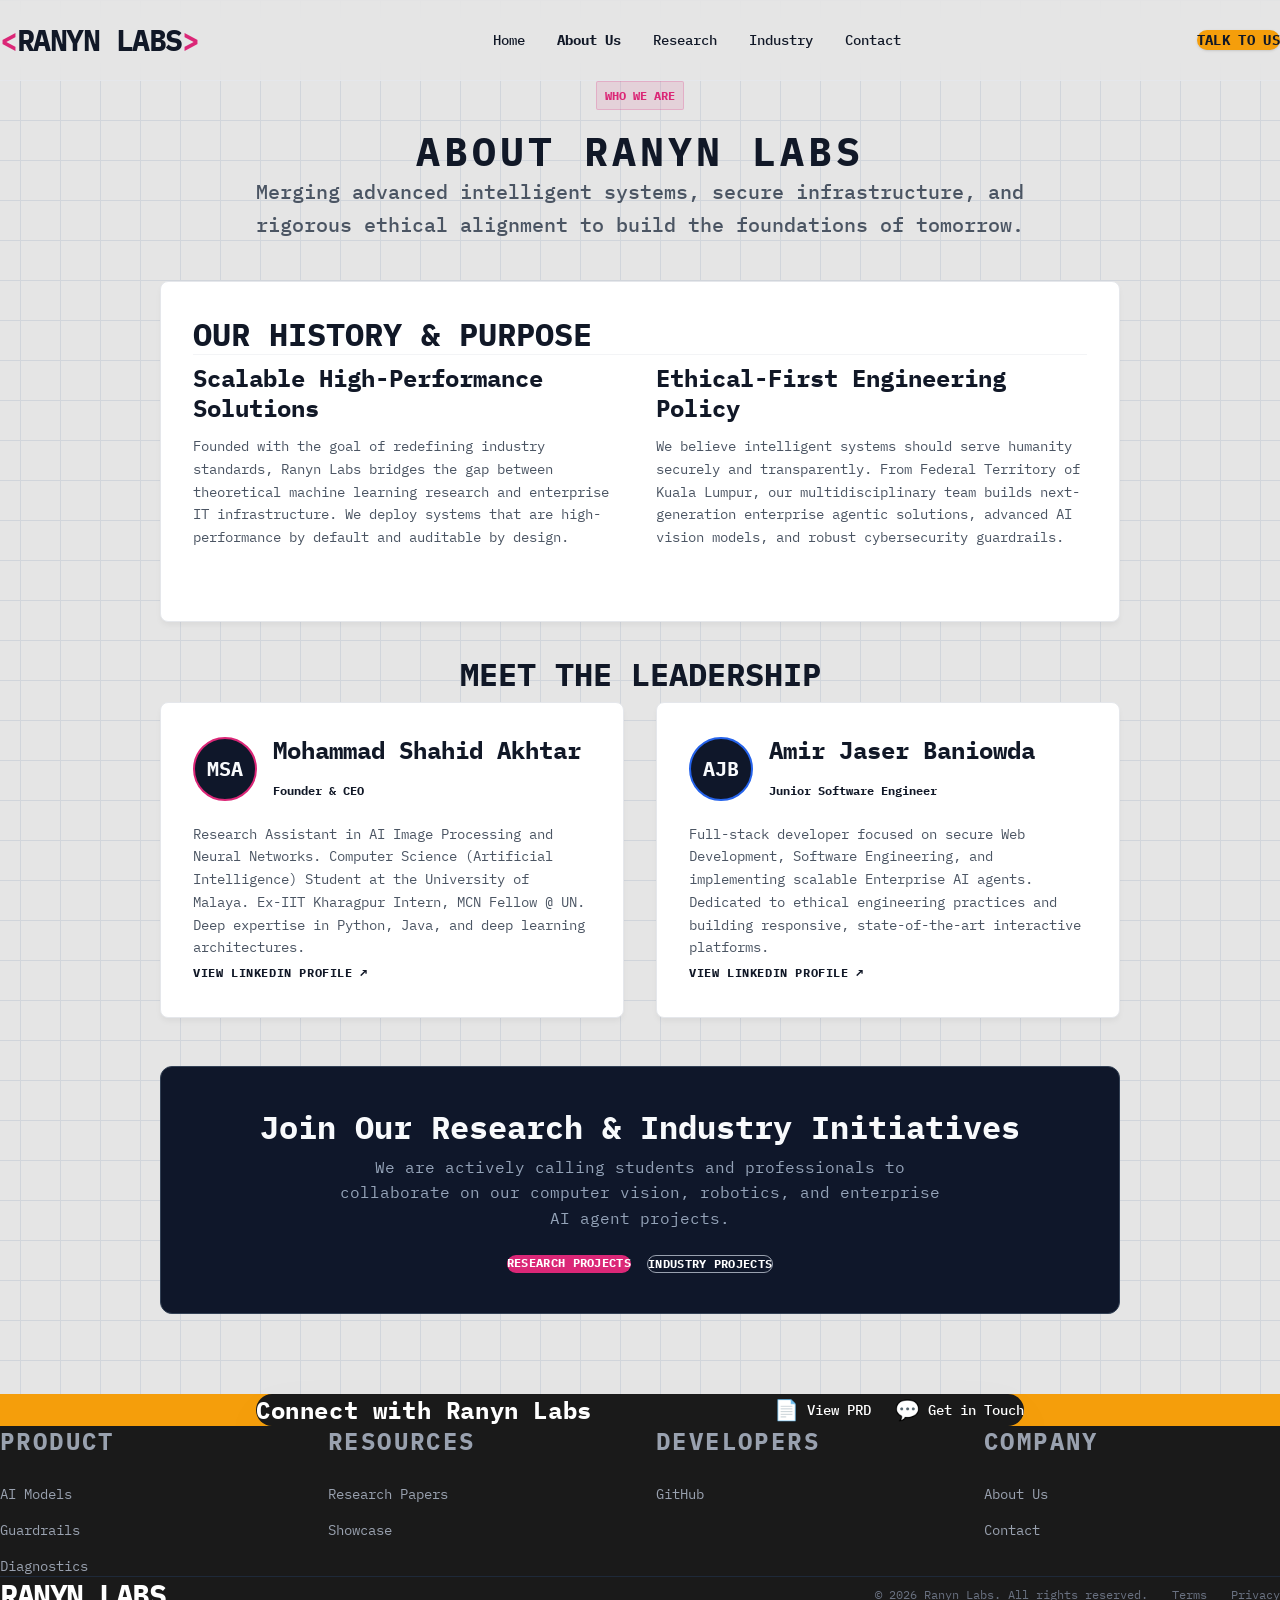
==== commit 1a0871cf: "fix(web): align layout and profiles grid in about.html using semantic classes" ====
--- a/v1/about.html
+++ b/v1/about.html
@@ -42,21 +42,21 @@
     </header>
 
     <!-- Content Sections -->
-    <div class="max-w-5xl mx-auto px-4 pb-24 relative z-10">
+    <div class="main-wrapper">
       
       <!-- Organization History & Purpose -->
-      <section class="bg-white rounded-2xl p-8 md:p-12 border border-gray-200 shadow-sm mb-16">
+      <section class="section-card">
         <h2 class="text-2xl md:text-3xl font-black mb-6 uppercase border-b border-gray-100 pb-4">Our History & Purpose</h2>
-        <div class="grid grid-cols-1 md:grid-cols-2 gap-8">
+        <div class="profiles-layout-grid">
           <div>
             <h3 class="text-lg font-bold text-primary mb-2">Scalable High-Performance Solutions</h3>
-            <p class="text-gray-700 text-sm mb-4 leading-relaxed">
+            <p class="text-gray-700 text-sm leading-relaxed">
               Founded with the goal of redefining industry standards, Ranyn Labs bridges the gap between theoretical machine learning research and enterprise IT infrastructure. We deploy systems that are high-performance by default and auditable by design.
             </p>
           </div>
           <div>
             <h3 class="text-lg font-bold text-secondary mb-2">Ethical-First Engineering Policy</h3>
-            <p class="text-gray-700 text-sm mb-4 leading-relaxed">
+            <p class="text-gray-700 text-sm leading-relaxed">
               We believe intelligent systems should serve humanity securely and transparently. From Federal Territory of Kuala Lumpur, our multidisciplinary team builds next-generation enterprise agentic solutions, advanced AI vision models, and robust cybersecurity guardrails.
             </p>
           </div>
@@ -64,15 +64,15 @@
       </section>
 
       <!-- Team Members -->
-      <section class="mb-16">
+      <section style="margin-bottom: 48px;">
         <h2 class="text-2xl md:text-3xl font-black mb-10 uppercase text-center">Meet the Leadership</h2>
-        <div class="grid grid-cols-1 md:grid-cols-2 gap-8">
+        <div class="profiles-layout-grid">
           
           <!-- Mohammad Shahid Akhtar Profile Card -->
-          <div class="bg-white rounded-2xl p-8 border border-gray-200 shadow-sm hover:border-primary transition-all duration-300 flex flex-col justify-between">
+          <div class="section-card" style="margin-bottom: 0; display: flex; flex-direction: column; justify-content: space-between;">
             <div>
-              <div class="flex items-center gap-4 mb-6">
-                <div class="w-16 h-16 rounded-full bg-slate-900 flex items-center justify-center text-white font-bold text-2xl border-2 border-primary">
+              <div class="profile-avatar-title">
+                <div class="avatar-circle">
                   MSA
                 </div>
                 <div>
@@ -92,10 +92,10 @@
           </div>
 
           <!-- Amir Jaser Baniowda Profile Card -->
-          <div class="bg-white rounded-2xl p-8 border border-gray-200 shadow-sm hover:border-secondary transition-all duration-300 flex flex-col justify-between">
+          <div class="section-card secondary" style="margin-bottom: 0; display: flex; flex-direction: column; justify-content: space-between;">
             <div>
-              <div class="flex items-center gap-4 mb-6">
-                <div class="w-16 h-16 rounded-full bg-slate-900 flex items-center justify-center text-white font-bold text-2xl border-2 border-secondary">
+              <div class="profile-avatar-title">
+                <div class="avatar-circle secondary">
                   AJB
                 </div>
                 <div>
@@ -118,14 +118,14 @@
       </section>
 
       <!-- Calls to Action -->
-      <section class="bg-[#e5e7eb] rounded-2xl p-8 border border-gray-300 text-center">
+      <section class="banner-cta">
         <h2 class="text-xl font-bold mb-4">Join Our Research & Industry Initiatives</h2>
-        <p class="text-gray-600 text-sm max-w-2xl mx-auto mb-6">
+        <p>
           We are actively calling students and professionals to collaborate on our computer vision, robotics, and enterprise AI agent projects.
         </p>
-        <div class="flex flex-col sm:flex-row gap-4 justify-center">
+        <div class="banner-cta-actions">
           <a href="research.html" class="bg-primary text-white text-xs font-bold tracking-wide uppercase px-6 py-3 rounded-full hover:brightness-105 transition-all text-center no-underline">Research Projects</a>
-          <a href="industry.html" class="bg-transparent border border-gray-400 text-gray-800 text-xs font-bold tracking-wide uppercase px-6 py-3 rounded-full hover:bg-gray-200 transition-all text-center no-underline">Industry Projects</a>
+          <a href="industry.html" class="bg-transparent border border-gray-400 text-white text-xs font-bold tracking-wide uppercase px-6 py-3 rounded-full hover:bg-gray-800 transition-all text-center no-underline">Industry Projects</a>
         </div>
       </section>
 
--- a/v1/styles.css
+++ b/v1/styles.css
@@ -1,3 +1,5 @@
+@import url('https://fonts.googleapis.com/css2?family=IBM+Plex+Mono:ital,wght@0,300;0,400;0,500;0,600;0,700;1,300;1,400;1,500;1,600;1,700&display=swap');
+
 /* Global Custom Properties from Expressive Template */
 :root {
   --color-primary: #db2777; /* primary */
@@ -487,6 +489,279 @@
 
 .social-link:hover {
   color: var(--color-primary);
+}
+
+/* Multipage Semantic Layouts */
+.main-wrapper {
+  max-width: 1000px;
+  margin: 0 auto;
+  padding: 40px 20px 80px 20px;
+  position: relative;
+  z-index: 10;
+}
+
+.section-card {
+  background-color: var(--color-surface);
+  border: 1px solid var(--color-border);
+  border-radius: 8px;
+  padding: 32px;
+  margin-bottom: 32px;
+  box-shadow: 0 4px 6px -1px rgba(0, 0, 0, 0.05);
+  transition: border-color var(--transition-fast), box-shadow var(--transition-fast), transform var(--transition-fast);
+}
+
+.section-card:hover {
+  border-color: var(--color-primary);
+  box-shadow: 0 10px 15px -3px rgba(219, 39, 119, 0.1);
+  transform: translateY(-2px);
+}
+
+.section-card.secondary:hover {
+  border-color: var(--color-secondary);
+  box-shadow: 0 10px 15px -3px rgba(37, 99, 235, 0.1);
+}
+
+.card-header-flex {
+  display: flex;
+  justify-content: space-between;
+  align-items: center;
+  border-bottom: 1px solid var(--color-border);
+  padding-bottom: 16px;
+  margin-bottom: 20px;
+}
+
+.card-subtitle {
+  font-size: 0.75rem;
+  font-weight: 700;
+  text-transform: uppercase;
+  letter-spacing: 0.05em;
+  color: var(--color-text-secondary);
+  margin-bottom: 0;
+}
+
+.card-title-main {
+  font-size: 1.5rem;
+  font-weight: 700;
+  color: var(--color-text-primary);
+  margin-top: 4px;
+  margin-bottom: 0;
+}
+
+.badge-pill {
+  font-size: 0.7rem;
+  font-weight: 700;
+  padding: 4px 12px;
+  border-radius: 9999px;
+  text-transform: uppercase;
+  letter-spacing: 0.05em;
+  display: inline-block;
+}
+
+.badge-pill.primary {
+  background-color: rgba(219, 39, 119, 0.1);
+  color: var(--color-primary);
+}
+
+.badge-pill.secondary {
+  background-color: rgba(37, 99, 235, 0.1);
+  color: var(--color-secondary);
+}
+
+.badge-pill.warning {
+  background-color: rgba(217, 119, 6, 0.1);
+  color: var(--color-warning);
+}
+
+.badge-pill.success {
+  background-color: rgba(22, 163, 74, 0.1);
+  color: var(--color-success);
+}
+
+.card-details-grid {
+  display: grid;
+  grid-template-columns: repeat(3, 1fr);
+  gap: 16px;
+  margin-top: 24px;
+  border-top: 1px solid var(--color-border);
+  padding-top: 16px;
+}
+
+.detail-item {
+  font-size: 0.75rem;
+  font-weight: 700;
+  text-transform: uppercase;
+  color: var(--color-text-secondary);
+}
+
+.detail-item span {
+  color: var(--color-text-primary);
+}
+
+.tags-flex-container {
+  display: flex;
+  flex-wrap: wrap;
+  gap: 12px;
+  justify-content: center;
+  margin-bottom: 40px;
+}
+
+.tag-capsule {
+  background-color: var(--color-surface);
+  border: 1px solid var(--color-border);
+  border-radius: 6px;
+  padding: 8px 16px;
+  font-size: 0.75rem;
+  font-weight: 700;
+  text-transform: uppercase;
+  letter-spacing: 0.05em;
+  color: var(--color-text-primary);
+  box-shadow: 0 1px 2px rgba(0,0,0,0.05);
+}
+
+.banner-cta {
+  background-color: #0f172a;
+  border: 1px solid #334155;
+  border-radius: 12px;
+  padding: 40px;
+  text-align: center;
+  color: #f8fafc;
+  margin-top: 48px;
+}
+
+.banner-cta p {
+  color: #94a3b8;
+  max-width: 600px;
+  margin: 0 auto 24px auto;
+}
+
+.banner-cta-actions {
+  display: flex;
+  gap: 16px;
+  justify-content: center;
+}
+
+/* Profiles Grid */
+.profiles-layout-grid {
+  display: grid;
+  grid-template-columns: 1fr 1fr;
+  gap: 32px;
+  margin-bottom: 40px;
+}
+
+.profile-avatar-title {
+  display: flex;
+  align-items: center;
+  gap: 16px;
+  margin-bottom: 20px;
+}
+
+.avatar-circle {
+  width: 64px;
+  height: 64px;
+  border-radius: 50%;
+  background-color: #0f172a;
+  color: #f8fafc;
+  display: flex;
+  align-items: center;
+  justify-content: center;
+  font-weight: 700;
+  font-size: 1.25rem;
+  border: 2px solid var(--color-primary);
+}
+
+.avatar-circle.secondary {
+  border-color: var(--color-secondary);
+}
+
+/* Contact Specific Layout */
+.contact-layout-grid {
+  display: grid;
+  grid-template-columns: 1fr 1fr;
+  gap: 32px;
+  margin-bottom: 40px;
+}
+
+.contact-info-list {
+  list-style: none;
+  padding: 0;
+  display: flex;
+  flex-direction: column;
+  gap: 24px;
+}
+
+.contact-info-item {
+  display: flex;
+  gap: 16px;
+  align-items: flex-start;
+}
+
+.contact-info-icon {
+  font-size: 1.5rem;
+  line-height: 1;
+}
+
+.contact-info-heading {
+  font-size: 0.85rem;
+  font-weight: 700;
+  text-transform: uppercase;
+  color: var(--color-primary);
+  margin-bottom: 4px;
+  letter-spacing: 0.05em;
+}
+
+.contact-info-body {
+  font-size: 0.9rem;
+  color: var(--color-text-secondary);
+}
+
+.form-group-custom {
+  margin-bottom: 20px;
+}
+
+.form-group-custom label {
+  display: block;
+  font-size: 0.75rem;
+  font-weight: 700;
+  text-transform: uppercase;
+  color: var(--color-text-secondary);
+  margin-bottom: 8px;
+  letter-spacing: 0.05em;
+}
+
+.form-group-custom input, .form-group-custom textarea {
+  width: 100%;
+  padding: 12px 16px;
+  background-color: var(--color-bg);
+  border: 1px solid var(--color-border);
+  border-radius: 6px;
+  font-family: var(--font-family);
+  font-size: 0.9rem;
+  transition: border-color var(--transition-fast);
+}
+
+.form-group-custom input:focus, .form-group-custom textarea:focus {
+  outline: none;
+  border-color: var(--color-primary);
+}
+
+.btn-pill-submit {
+  width: 100%;
+  background-color: var(--color-primary);
+  color: #fff;
+  border: none;
+  border-radius: 9999px;
+  padding: 16px;
+  font-family: var(--font-family);
+  font-size: 0.75rem;
+  font-weight: 700;
+  text-transform: uppercase;
+  letter-spacing: 0.05em;
+  cursor: pointer;
+  transition: brightness var(--transition-fast);
+}
+
+.btn-pill-submit:hover {
+  filter: brightness(1.05);
 }
 
 /* Responsive Media Queries */
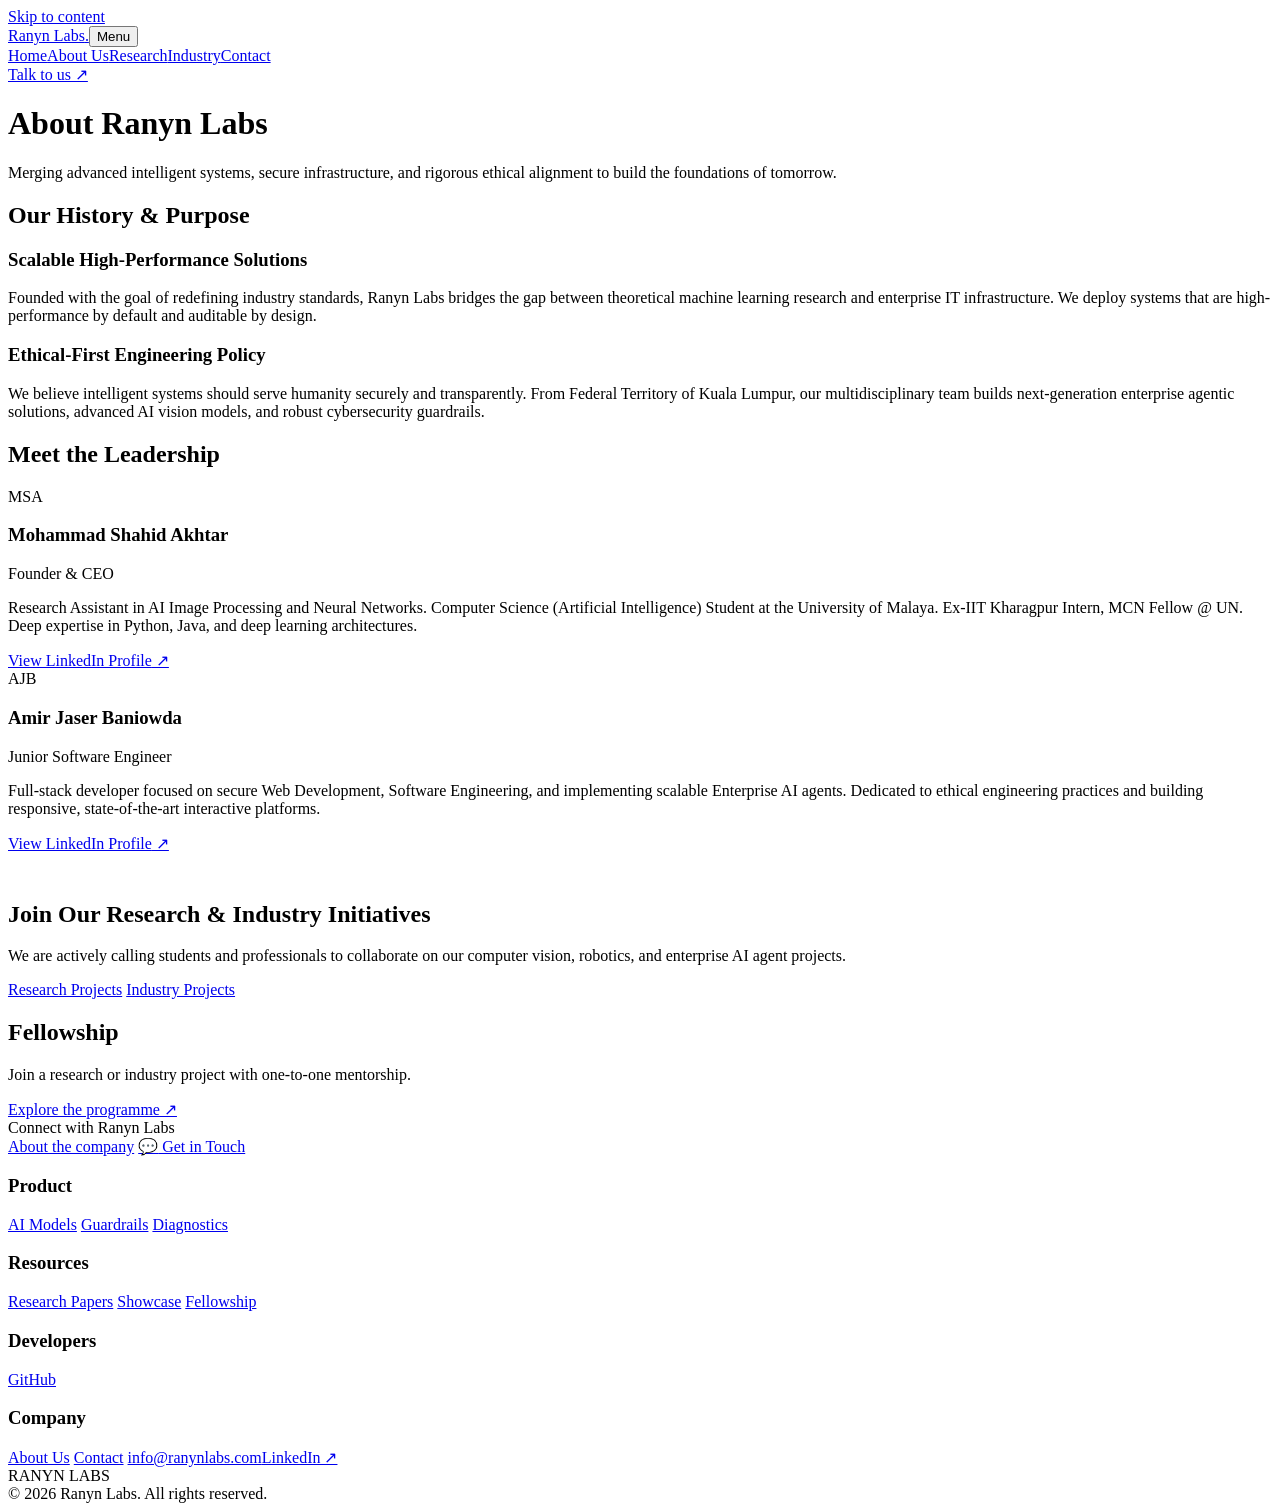
==== commit d8c4bce2: "Refresh company site, preserve legacy routes and repair contact flow" ====
--- a/v1/about.html
+++ b/v1/about.html
@@ -1,180 +1,146 @@
 <!DOCTYPE html>
+
 <html lang="en">
 <head>
-  <meta http-equiv="Content-Type" content="text/html; charset=UTF-8">
-  <meta name="viewport" content="width=device-width, initial-scale=1">
-  <link rel="stylesheet" href="./Expressive UI_files/b7c9dd0075b637fb.css" data-precedence="next">
-  <link rel="stylesheet" href="styles.css">
-  <title>About Us | Ranyn Labs</title>
-  <meta name="description" content="Purpose, history, and team profiles of Ranyn Labs.">
-  <link rel="icon" href="https://expressive-three.vercel.app/favicon.ico?favicon.0b3bf435.ico" sizes="256x256" type="image/x-icon">
-</head>
-<body class="ibm_plex_mono_74b46a95-module__ErrHDW__variable font-mono antialiased bg-surface text-text">
-  <main class="min-h-screen bg-grid relative overflow-hidden">
-    <!-- Navigation -->
-    <nav class="border-b border-gray-200 bg-[#e5e5e5]/80 backdrop-blur-md sticky top-0 z-50">
-      <div class="max-w-7xl mx-auto px-4 sm:px-6 lg:px-8 h-20 flex items-center justify-between">
-        <div class="flex items-center">
-          <a href="index.html" class="text-3xl font-black tracking-tighter flex items-center no-underline text-text">
-            <span style="color:#db2777">&lt;</span>RANYN LABS<span style="color:#db2777">&gt;</span>
-          </a>
-        </div>
-        <div class="hidden md:flex items-center gap-8 text-sm font-medium">
-          <a href="index.html" class="hover:text-gray-600 transition-colors">Home</a>
-          <a href="about.html" class="hover:text-gray-600 transition-colors text-primary font-bold">About Us</a>
-          <a href="research.html" class="hover:text-gray-600 transition-colors">Research</a>
-          <a href="industry.html" class="hover:text-gray-600 transition-colors">Industry</a>
-          <a href="contact.html" class="hover:text-gray-600 transition-colors">Contact</a>
-        </div>
-        <div class="flex items-center gap-6">
-          <a href="contact.html" class="bg-warning text-text text-sm font-bold tracking-wide uppercase px-6 py-3 rounded-full hover:brightness-105 transition-all shadow-sm no-underline">Talk to us</a>
-        </div>
-      </div>
-    </nav>
+<meta content="text/html; charset=utf-8" http-equiv="Content-Type"/>
+<meta content="width=device-width, initial-scale=1" name="viewport"/>
 
-    <!-- Header Section -->
-    <header class="relative pt-20 pb-12 px-4 flex flex-col items-center text-center z-10">
-      <span class="badge">WHO WE ARE</span>
-      <h1 class="text-4xl md:text-6xl font-black tracking-widest mb-6 uppercase">ABOUT RANYN LABS</h1>
-      <p class="max-w-3xl text-gray-700 text-lg md:text-xl mb-6 leading-relaxed font-medium">
-        Merging advanced intelligent systems, secure infrastructure, and rigorous ethical alignment to build the foundations of tomorrow.
-      </p>
-    </header>
 
-    <!-- Content Sections -->
-    <div class="main-wrapper">
-      
-      <!-- Organization History & Purpose -->
-      <section class="section-card">
-        <h2 class="text-2xl md:text-3xl font-black mb-6 uppercase border-b border-gray-100 pb-4">Our History & Purpose</h2>
-        <div class="profiles-layout-grid">
-          <div>
-            <h3 class="text-lg font-bold text-primary mb-2">Scalable High-Performance Solutions</h3>
-            <p class="text-gray-700 text-sm leading-relaxed">
+<title>About Us | Ranyn Labs</title>
+<meta content="Purpose, history, and team profiles of Ranyn Labs." name="description"/>
+
+<link href="/assets/layout.css" rel="stylesheet"/><link href="/assets/legacy.css" rel="stylesheet"/><link href="/assets/company.css" rel="stylesheet"/><script defer="" src="/assets/company.js"></script><meta content="#2822a7" name="theme-color"/></head>
+<body class="company-site about"><a class="skip" href="#content">Skip to content</a>
+<main class="min-h-screen bg-grid relative overflow-hidden">
+<!-- Navigation -->
+<nav class="top"><a class="brand" href="index.html">Ranyn Labs<span>.</span></a><button aria-controls="main-links" aria-expanded="false" class="toggle" type="button">Menu</button><div id="main-links"><a href="index.html">Home</a><a aria-current="page" href="about.html">About Us</a><a href="research.html">Research</a><a href="industry.html">Industry</a><a href="contact.html">Contact</a></div><a class="talk" href="contact.html">Talk to us ↗</a></nav>
+<!-- Header Section -->
+<header class="mast" id="content"><div class="lead"><h1>About Ranyn Labs</h1><p>Merging advanced intelligent systems, secure infrastructure, and rigorous ethical alignment to build the foundations of tomorrow.</p><div class="hero-actions"></div></div><div aria-hidden="true" class="contours"></div></header>
+<!-- Content Sections -->
+<div class="main-wrapper">
+<!-- Organization History & Purpose -->
+<section class="section-card">
+<h2 class="text-2xl md:text-3xl font-black mb-6 uppercase border-b border-gray-100 pb-4">Our History &amp; Purpose</h2>
+<div class="profiles-layout-grid">
+<div>
+<h3 class="text-lg font-bold text-primary mb-2">Scalable High-Performance Solutions</h3>
+<p class="text-gray-700 text-sm leading-relaxed">
               Founded with the goal of redefining industry standards, Ranyn Labs bridges the gap between theoretical machine learning research and enterprise IT infrastructure. We deploy systems that are high-performance by default and auditable by design.
             </p>
-          </div>
-          <div>
-            <h3 class="text-lg font-bold text-secondary mb-2">Ethical-First Engineering Policy</h3>
-            <p class="text-gray-700 text-sm leading-relaxed">
+</div>
+<div>
+<h3 class="text-lg font-bold text-secondary mb-2">Ethical-First Engineering Policy</h3>
+<p class="text-gray-700 text-sm leading-relaxed">
               We believe intelligent systems should serve humanity securely and transparently. From Federal Territory of Kuala Lumpur, our multidisciplinary team builds next-generation enterprise agentic solutions, advanced AI vision models, and robust cybersecurity guardrails.
             </p>
-          </div>
-        </div>
-      </section>
-
-      <!-- Team Members -->
-      <section style="margin-bottom: 48px;">
-        <h2 class="text-2xl md:text-3xl font-black mb-10 uppercase text-center">Meet the Leadership</h2>
-        <div class="profiles-layout-grid">
-          
-          <!-- Mohammad Shahid Akhtar Profile Card -->
-          <div class="section-card" style="margin-bottom: 0; display: flex; flex-direction: column; justify-content: space-between;">
-            <div>
-              <div class="profile-avatar-title">
-                <div class="avatar-circle">
+</div>
+</div>
+</section>
+<!-- Team Members -->
+<section style="margin-bottom: 48px;">
+<h2 class="text-2xl md:text-3xl font-black mb-10 uppercase text-center">Meet the Leadership</h2>
+<div class="profiles-layout-grid">
+<!-- Mohammad Shahid Akhtar Profile Card -->
+<div class="section-card" style="margin-bottom: 0; display: flex; flex-direction: column; justify-content: space-between;">
+<div>
+<div class="profile-avatar-title">
+<div class="avatar-circle">
                   MSA
                 </div>
-                <div>
-                  <h3 class="text-xl font-bold mb-0">Mohammad Shahid Akhtar</h3>
-                  <span class="text-primary font-bold text-xs">Founder & CEO</span>
-                </div>
-              </div>
-              <p class="text-gray-700 text-sm mb-6 leading-relaxed">
+<div>
+<h3 class="text-xl font-bold mb-0">Mohammad Shahid Akhtar</h3>
+<span class="text-primary font-bold text-xs">Founder &amp; CEO</span>
+</div>
+</div>
+<p class="text-gray-700 text-sm mb-6 leading-relaxed">
                 Research Assistant in AI Image Processing and Neural Networks. Computer Science (Artificial Intelligence) Student at the University of Malaya. Ex-IIT Kharagpur Intern, MCN Fellow @ UN. Deep expertise in Python, Java, and deep learning architectures.
               </p>
-            </div>
-            <div>
-              <a href="https://www.linkedin.com/in/mohammadshahidakhtar/" target="_blank" class="inline-flex items-center gap-2 text-xs font-bold uppercase tracking-wider text-secondary hover:text-primary transition-colors no-underline">
-                <span>View LinkedIn Profile</span> ↗
+</div>
+<div>
+<a class="inline-flex items-center gap-2 text-xs font-bold uppercase tracking-wider text-secondary hover:text-primary transition-colors no-underline" href="https://www.linkedin.com/in/mohammadshahidakhtar/" rel="noopener noreferrer" target="_blank">
+<span>View LinkedIn Profile</span> ↗
               </a>
-            </div>
-          </div>
-
-          <!-- Amir Jaser Baniowda Profile Card -->
-          <div class="section-card secondary" style="margin-bottom: 0; display: flex; flex-direction: column; justify-content: space-between;">
-            <div>
-              <div class="profile-avatar-title">
-                <div class="avatar-circle secondary">
+</div>
+</div>
+<!-- Amir Jaser Baniowda Profile Card -->
+<div class="section-card secondary" style="margin-bottom: 0; display: flex; flex-direction: column; justify-content: space-between;">
+<div>
+<div class="profile-avatar-title">
+<div class="avatar-circle secondary">
                   AJB
                 </div>
-                <div>
-                  <h3 class="text-xl font-bold mb-0">Amir Jaser Baniowda</h3>
-                  <span class="text-secondary font-bold text-xs">Junior Software Engineer</span>
-                </div>
-              </div>
-              <p class="text-gray-700 text-sm mb-6 leading-relaxed">
+<div>
+<h3 class="text-xl font-bold mb-0">Amir Jaser Baniowda</h3>
+<span class="text-secondary font-bold text-xs">Junior Software Engineer</span>
+</div>
+</div>
+<p class="text-gray-700 text-sm mb-6 leading-relaxed">
                 Full-stack developer focused on secure Web Development, Software Engineering, and implementing scalable Enterprise AI agents. Dedicated to ethical engineering practices and building responsive, state-of-the-art interactive platforms.
               </p>
-            </div>
-            <div>
-              <a href="https://www.linkedin.com/in/amir-baniowda/" target="_blank" class="inline-flex items-center gap-2 text-xs font-bold uppercase tracking-wider text-secondary hover:text-primary transition-colors no-underline">
-                <span>View LinkedIn Profile</span> ↗
+</div>
+<div>
+<a class="inline-flex items-center gap-2 text-xs font-bold uppercase tracking-wider text-secondary hover:text-primary transition-colors no-underline" href="https://www.linkedin.com/in/amir-baniowda/" rel="noopener noreferrer" target="_blank">
+<span>View LinkedIn Profile</span> ↗
               </a>
-            </div>
-          </div>
-
-        </div>
-      </section>
-
-      <!-- Calls to Action -->
-      <section class="banner-cta">
-        <h2 class="text-xl font-bold mb-4">Join Our Research & Industry Initiatives</h2>
-        <p>
+</div>
+</div>
+</div>
+</section>
+<!-- Calls to Action -->
+<section class="banner-cta">
+<h2 class="text-xl font-bold mb-4">Join Our Research &amp; Industry Initiatives</h2>
+<p>
           We are actively calling students and professionals to collaborate on our computer vision, robotics, and enterprise AI agent projects.
         </p>
-        <div class="banner-cta-actions">
-          <a href="research.html" class="bg-primary text-white text-xs font-bold tracking-wide uppercase px-6 py-3 rounded-full hover:brightness-105 transition-all text-center no-underline">Research Projects</a>
-          <a href="industry.html" class="bg-transparent border border-gray-400 text-white text-xs font-bold tracking-wide uppercase px-6 py-3 rounded-full hover:bg-gray-800 transition-all text-center no-underline">Industry Projects</a>
-        </div>
-      </section>
+<div class="banner-cta-actions">
+<a class="bg-primary text-white text-xs font-bold tracking-wide uppercase px-6 py-3 rounded-full hover:brightness-105 transition-all text-center no-underline" href="research.html">Research Projects</a>
+<a class="bg-transparent border border-gray-400 text-white text-xs font-bold tracking-wide uppercase px-6 py-3 rounded-full hover:bg-gray-800 transition-all text-center no-underline" href="industry.html">Industry Projects</a>
+</div>
+</section>
+<section class="programme-link"><h2>Fellowship</h2><p>Join a research or industry project with one-to-one mentorship.</p><a href="fellowship.html">Explore the programme ↗</a></section></div>
+<!-- Contact & Banner -->
+<div class="bg-warning w-full py-16 px-4 relative z-20 flex justify-center mt-12">
+<div class="bg-[#1a1a1a] text-white rounded-full px-8 py-6 w-full max-w-3xl flex flex-col sm:flex-row items-center justify-between shadow-2xl transform hover:scale-[1.02] transition-transform duration-300 cursor-pointer">
+<div class="text-2xl font-bold tracking-wide mb-4 sm:mb-0">Connect with Ranyn Labs</div>
+<div class="flex gap-6 text-sm font-medium">
+<a class="flex items-center gap-2 hover:text-warning transition-colors no-underline text-white" href="about.html">About the company</a>
+<a class="flex items-center gap-2 hover:text-warning transition-colors no-underline text-white" href="contact.html"><span class="text-xl">💬</span> Get in Touch</a>
+</div>
+</div>
+</div>
+<!-- Footer -->
+<footer class="bg-[#1a1a1a] text-white pt-20 pb-12 px-4 relative z-20">
+<div class="max-w-7xl mx-auto grid grid-cols-2 md:grid-cols-4 gap-12 mb-16">
+<div class="flex flex-col gap-4">
+<h3 class="font-bold text-gray-400 uppercase tracking-widest text-xs mb-2">Product</h3>
+<a class="text-sm hover:text-warning transition-colors no-underline text-gray-400" href="industry.html">AI Models</a>
+<a class="text-sm hover:text-warning transition-colors no-underline text-gray-400" href="research.html">Guardrails</a>
+<a class="text-sm hover:text-warning transition-colors no-underline text-gray-400" href="index.html#console">Diagnostics</a>
+</div>
+<div class="flex flex-col gap-4">
+<h3 class="font-bold text-gray-400 uppercase tracking-widest text-xs mb-2">Resources</h3>
+<a class="text-sm hover:text-warning transition-colors no-underline text-gray-400" href="research.html">Research Papers</a>
+<a class="text-sm hover:text-warning transition-colors no-underline text-gray-400" href="about.html">Showcase</a>
+<a href="fellowship.html">Fellowship</a></div>
+<div class="flex flex-col gap-4">
+<h3 class="font-bold text-gray-400 uppercase tracking-widest text-xs mb-2">Developers</h3>
+<a class="text-sm hover:text-warning transition-colors no-underline text-gray-400" href="https://github.com/amirbaniowda" rel="noopener noreferrer" target="_blank">GitHub</a>
+</div>
+<div class="flex flex-col gap-4">
+<h3 class="font-bold text-gray-400 uppercase tracking-widest text-xs mb-2">Company</h3>
+<a class="text-sm hover:text-warning transition-colors no-underline text-gray-400" href="about.html">About Us</a>
+<a class="text-sm hover:text-warning transition-colors no-underline text-gray-400" href="contact.html">Contact</a>
+<a href="mailto:info@ranynlabs.com">info@ranynlabs.com</a><a href="https://www.linkedin.com/company/ranyn-labs">LinkedIn ↗</a></div>
+</div>
+<div class="max-w-7xl mx-auto border-t border-gray-800 pt-8 flex flex-col md:flex-row items-center justify-between gap-4">
+<div class="text-3xl font-black tracking-tighter text-white">RANYN LABS</div>
+<div class="text-xs text-gray-500 flex gap-6">
+<span>© 2026 Ranyn Labs. All rights reserved.</span>
 
-    </div>
 
-    <!-- Contact & Banner -->
-    <div class="bg-warning w-full py-16 px-4 relative z-20 flex justify-center mt-12">
-      <div class="bg-[#1a1a1a] text-white rounded-full px-8 py-6 w-full max-w-3xl flex flex-col sm:flex-row items-center justify-between shadow-2xl transform hover:scale-[1.02] transition-transform duration-300 cursor-pointer">
-        <div class="text-2xl font-bold tracking-wide mb-4 sm:mb-0">Connect with Ranyn Labs</div>
-        <div class="flex gap-6 text-sm font-medium">
-          <a href="about.html" class="flex items-center gap-2 hover:text-warning transition-colors no-underline text-white"><span class="text-xl">📄</span> View PRD</a>
-          <a href="contact.html" class="flex items-center gap-2 hover:text-warning transition-colors no-underline text-white"><span class="text-xl">💬</span> Get in Touch</a>
-        </div>
-      </div>
-    </div>
-
-    <!-- Footer -->
-    <footer class="bg-[#1a1a1a] text-white pt-20 pb-12 px-4 relative z-20">
-      <div class="max-w-7xl mx-auto grid grid-cols-2 md:grid-cols-4 gap-12 mb-16">
-        <div class="flex flex-col gap-4">
-          <h3 class="font-bold text-gray-400 uppercase tracking-widest text-xs mb-2">Product</h3>
-          <a href="industry.html" class="text-sm hover:text-warning transition-colors no-underline text-gray-400">AI Models</a>
-          <a href="research.html" class="text-sm hover:text-warning transition-colors no-underline text-gray-400">Guardrails</a>
-          <a href="index.html#console" class="text-sm hover:text-warning transition-colors no-underline text-gray-400">Diagnostics</a>
-        </div>
-        <div class="flex flex-col gap-4">
-          <h3 class="font-bold text-gray-400 uppercase tracking-widest text-xs mb-2">Resources</h3>
-          <a href="research.html" class="text-sm hover:text-warning transition-colors no-underline text-gray-400">Research Papers</a>
-          <a href="about.html" class="text-sm hover:text-warning transition-colors no-underline text-gray-400">Showcase</a>
-        </div>
-        <div class="flex flex-col gap-4">
-          <h3 class="font-bold text-gray-400 uppercase tracking-widest text-xs mb-2">Developers</h3>
-          <a href="https://github.com/amirbaniowda" target="_blank" class="text-sm hover:text-warning transition-colors no-underline text-gray-400">GitHub</a>
-        </div>
-        <div class="flex flex-col gap-4">
-          <h3 class="font-bold text-gray-400 uppercase tracking-widest text-xs mb-2">Company</h3>
-          <a href="about.html" class="text-sm hover:text-warning transition-colors no-underline text-gray-400">About Us</a>
-          <a href="contact.html" class="text-sm hover:text-warning transition-colors no-underline text-gray-400">Contact</a>
-        </div>
-      </div>
-      <div class="max-w-7xl mx-auto border-t border-gray-800 pt-8 flex flex-col md:flex-row items-center justify-between gap-4">
-        <div class="text-3xl font-black tracking-tighter text-white">RANYN LABS</div>
-        <div class="text-xs text-gray-500 flex gap-6">
-          <span>© 2026 Ranyn Labs. All rights reserved.</span>
-          <a href="#" class="hover:text-white transition-colors">Terms</a>
-          <a href="#" class="hover:text-white transition-colors">Privacy</a>
-        </div>
-      </div>
-    </footer>
-  </main>
+</div>
+</div>
+</footer>
+</main>
 </body>
 </html>
